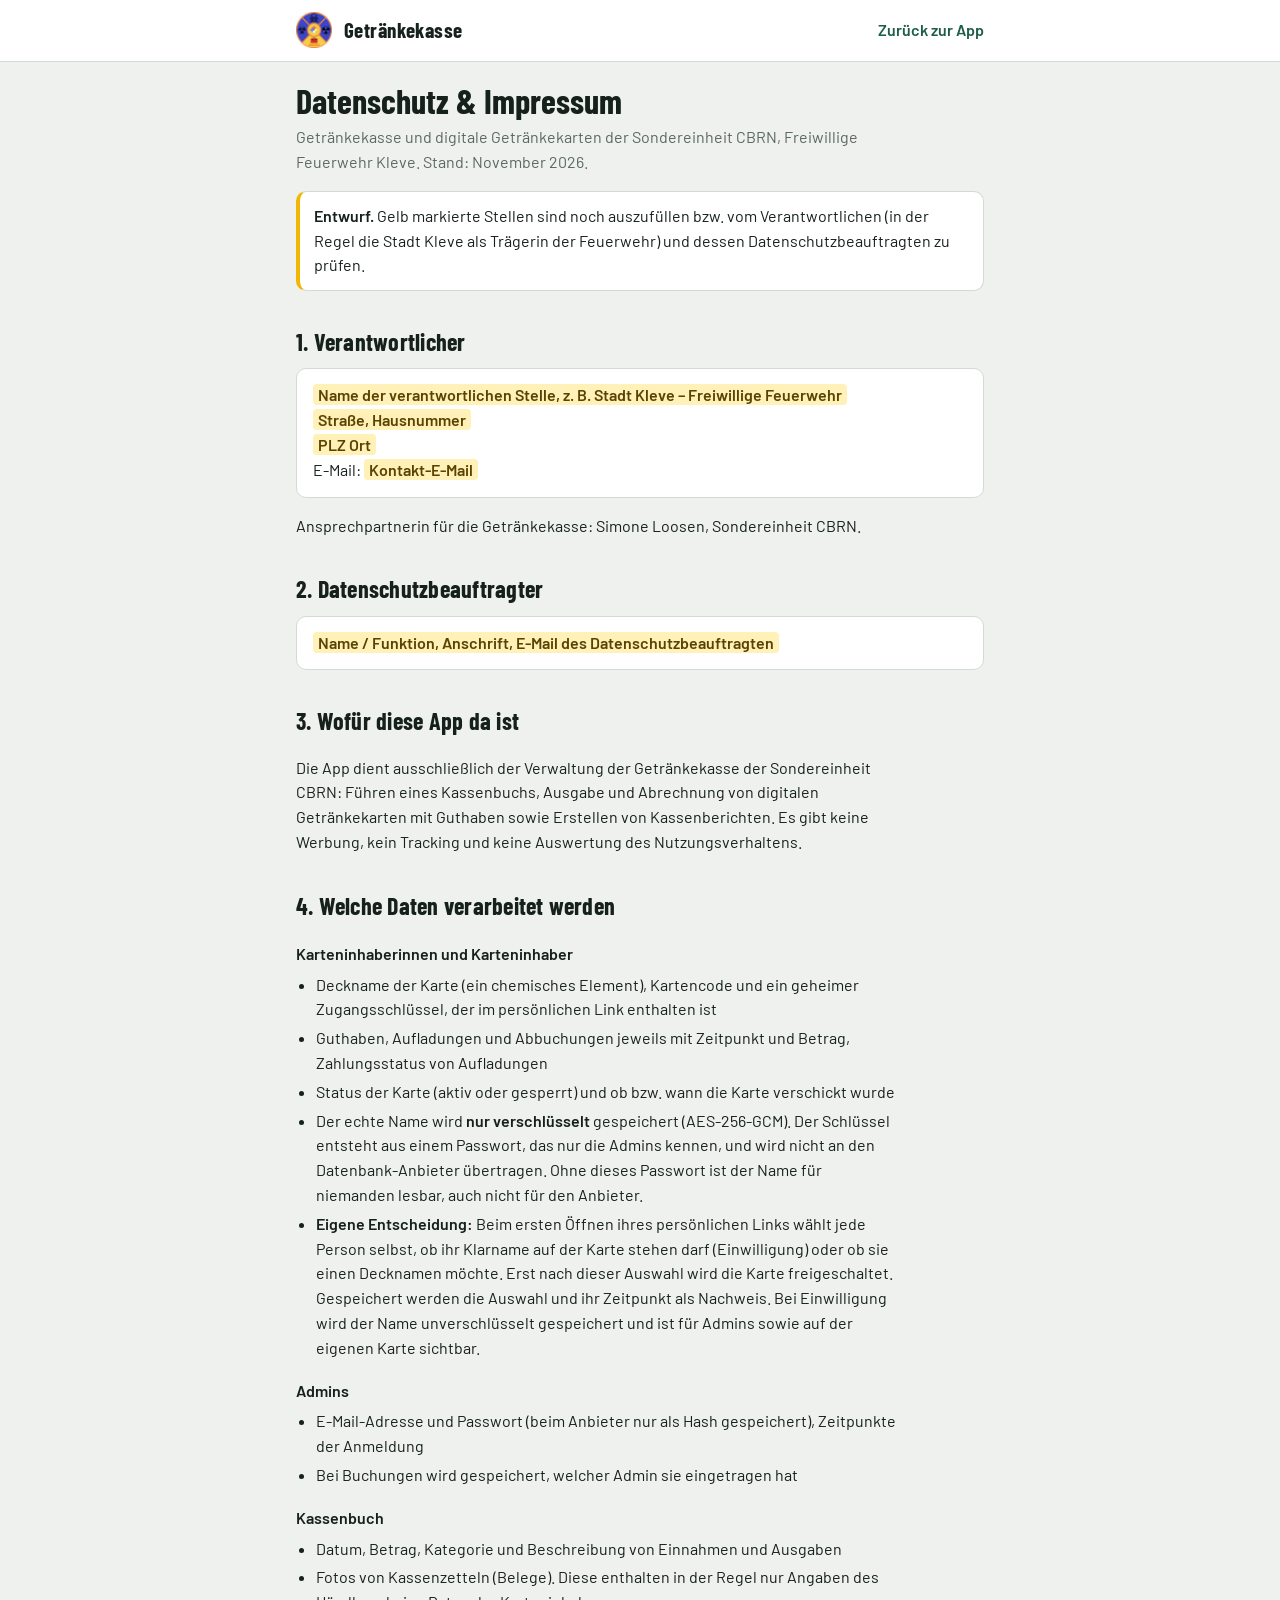
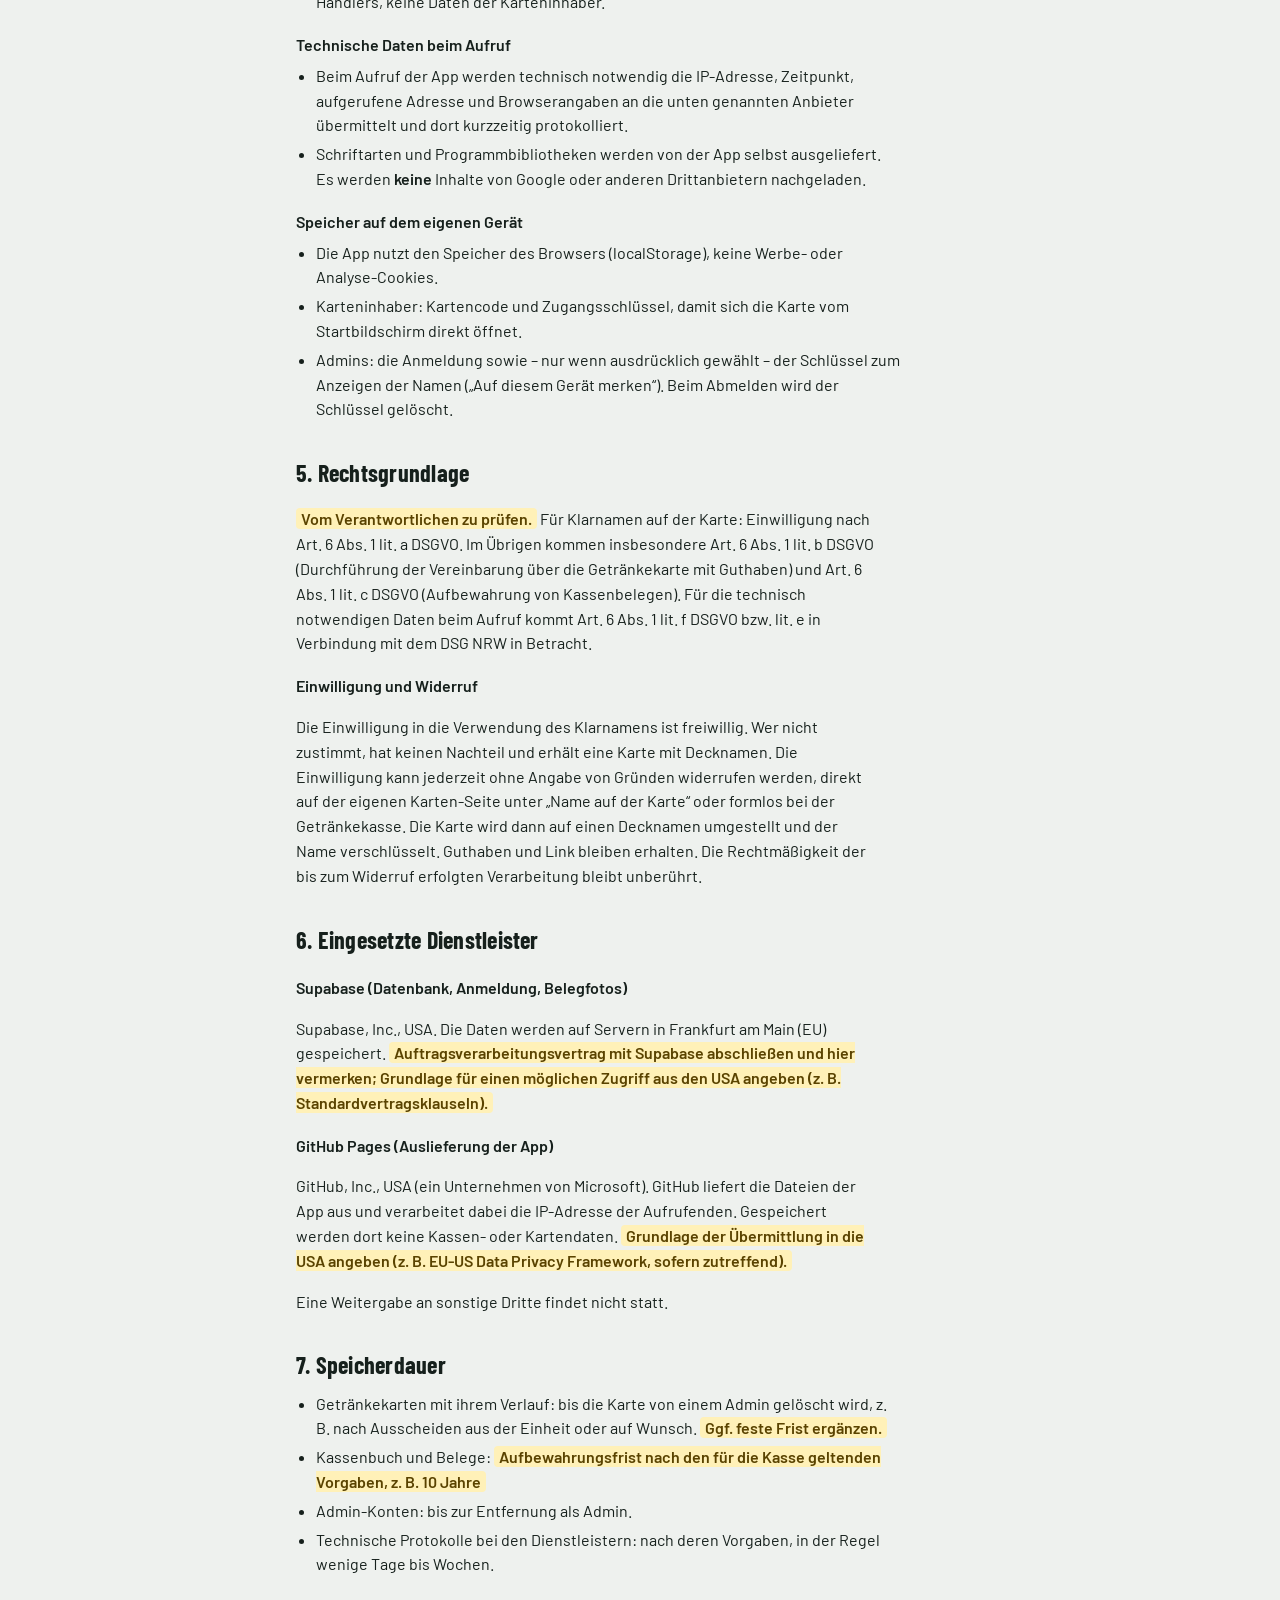
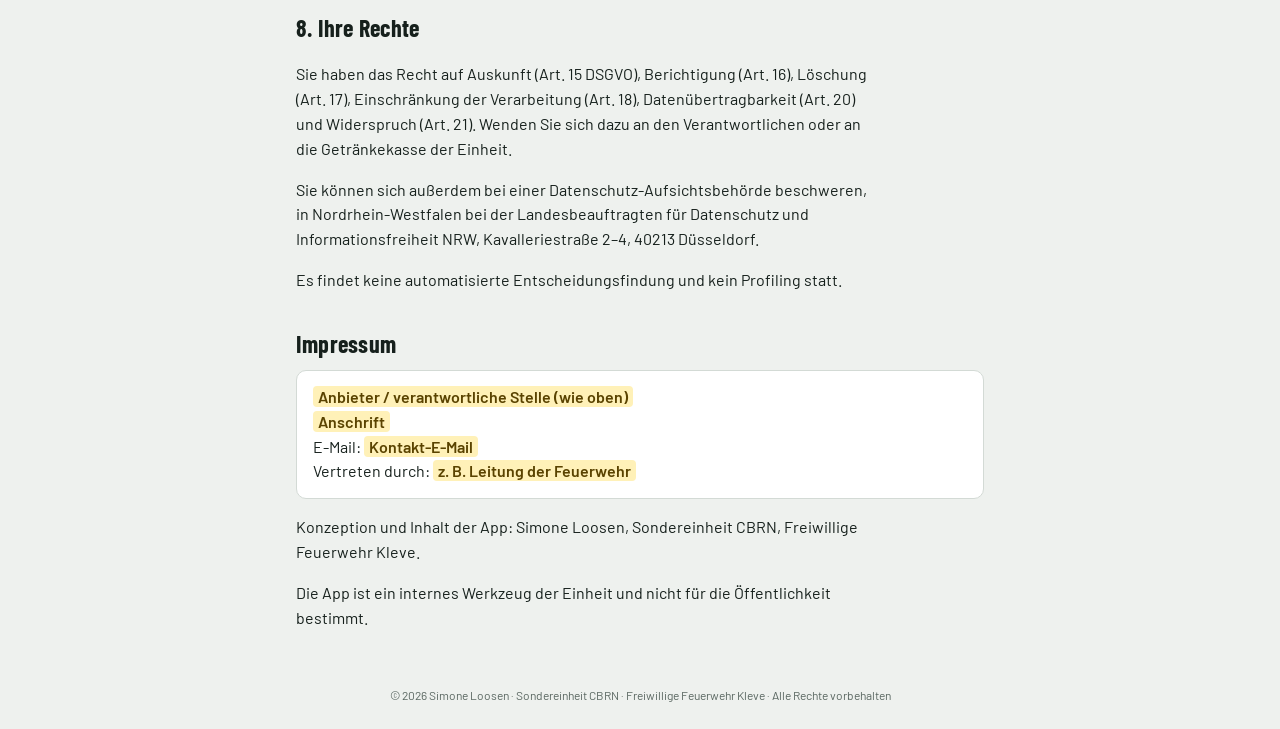
==== datenschutz.html @ f2ba191e "Karteninhaber wählen selbst Klarname oder Deckname, Freischaltung erst danach Co-Authored-By: Claude" ====
<!doctype html>
<html lang="de">
<head>
<meta charset="utf-8">
<meta name="viewport" content="width=device-width,initial-scale=1,viewport-fit=cover">
<meta name="theme-color" content="#000000">
<meta name="robots" content="noindex">
<title>Datenschutz & Impressum – CBRN Getränkekasse</title>
<link rel="icon" href="favicon.ico" sizes="any">
<link rel="icon" type="image/png" sizes="32x32" href="favicon-32.png">
<link rel="apple-touch-icon" href="apple-touch-icon.png">
<link rel="stylesheet" href="fonts/fonts.css">
<style>
:root{
  --bg:#EEF1EE; --surface:#FFFFFF; --ink:#16201C; --muted:#5B6862; --line:#D3DAD5;
  --primary:#1F5C4A; --amber:#F2B705; --ph-bg:#FFF1B8; --ph-ink:#5A4300;
  --f-display:"Barlow Condensed","Arial Narrow",system-ui,sans-serif;
  --f-body:"Barlow",system-ui,-apple-system,"Segoe UI",sans-serif;
  color-scheme:light;
}
@media (prefers-color-scheme: dark){:root{
  --bg:#0E1412; --surface:#172019; --ink:#E6ECE8; --muted:#97A59E; --line:#2A3631;
  --primary:#5DBE98; --ph-bg:#3A3110; --ph-ink:#F5DE8A; color-scheme:dark }}
*{box-sizing:border-box}
html{padding-top:env(safe-area-inset-top,0px)}
body{margin:0;background:var(--bg);color:var(--ink);font-family:var(--f-body);font-size:16px;line-height:1.55}
.wrap{max-width:720px;margin:0 auto;padding-left:max(16px,env(safe-area-inset-left,0px));padding-right:max(16px,env(safe-area-inset-right,0px))}
header{background:var(--surface);border-bottom:1px solid var(--line)}
header .wrap{display:flex;align-items:center;gap:12px;padding-block:10px}
header img{width:36px;height:36px;flex:none}
header b{font-family:var(--f-display);font-size:21px;letter-spacing:.02em}
header a{margin-left:auto;color:var(--primary);font-weight:600;text-decoration:none;padding:8px 0}
main{padding-block:20px 32px}
h1{font-family:var(--f-display);font-size:34px;line-height:1.1;margin:0 0 6px;text-wrap:balance}
h2{font-family:var(--f-display);font-size:24px;margin:32px 0 8px;letter-spacing:.01em;text-wrap:balance}
h3{font-size:16px;margin:18px 0 4px}
p,li{max-width:65ch}
ul{padding-left:20px;margin:6px 0}
li{margin:4px 0}
a{color:var(--primary)}
.lead{color:var(--muted);margin:0}
.ph{background:var(--ph-bg);color:var(--ph-ink);padding:1px 5px;border-radius:4px;font-weight:600}
.note{background:var(--surface);border:1px solid var(--line);border-left:4px solid var(--amber);border-radius:10px;padding:12px 14px;margin:16px 0}
.box{background:var(--surface);border:1px solid var(--line);border-radius:10px;padding:14px 16px}
footer{padding-block:8px 24px;text-align:center;font-size:12px;color:var(--muted)}
:focus-visible{outline:3px solid var(--amber);outline-offset:2px}
</style>
</head>
<body>
<header><div class="wrap"><img src="favicon-32.png" alt=""><b>Getränkekasse</b><a href="./">Zurück zur App</a></div></header>
<main class="wrap">
  <h1>Datenschutz &amp; Impressum</h1>
  <p class="lead">Getränkekasse und digitale Getränkekarten der Sondereinheit CBRN, Freiwillige Feuerwehr Kleve. Stand: November 2026.</p>

  <div class="note"><b>Entwurf.</b> Gelb markierte Stellen sind noch auszufüllen bzw. vom Verantwortlichen (in der Regel die Stadt Kleve als Trägerin der Feuerwehr) und dessen Datenschutzbeauftragten zu prüfen.</div>

  <h2>1. Verantwortlicher</h2>
  <div class="box">
    <span class="ph">Name der verantwortlichen Stelle, z. B. Stadt Kleve – Freiwillige Feuerwehr</span><br>
    <span class="ph">Straße, Hausnummer</span><br>
    <span class="ph">PLZ Ort</span><br>
    E-Mail: <span class="ph">Kontakt-E-Mail</span>
  </div>
  <p>Ansprechpartnerin für die Getränkekasse: Simone Loosen, Sondereinheit CBRN.</p>

  <h2>2. Datenschutzbeauftragter</h2>
  <div class="box"><span class="ph">Name / Funktion, Anschrift, E-Mail des Datenschutzbeauftragten</span></div>

  <h2>3. Wofür diese App da ist</h2>
  <p>Die App dient ausschließlich der Verwaltung der Getränkekasse der Sondereinheit CBRN: Führen eines Kassenbuchs, Ausgabe und Abrechnung von digitalen Getränkekarten mit Guthaben sowie Erstellen von Kassenberichten. Es gibt keine Werbung, kein Tracking und keine Auswertung des Nutzungsverhaltens.</p>

  <h2>4. Welche Daten verarbeitet werden</h2>
  <h3>Karteninhaberinnen und Karteninhaber</h3>
  <ul>
    <li>Deckname der Karte (ein chemisches Element), Kartencode und ein geheimer Zugangsschlüssel, der im persönlichen Link enthalten ist</li>
    <li>Guthaben, Aufladungen und Abbuchungen jeweils mit Zeitpunkt und Betrag, Zahlungsstatus von Aufladungen</li>
    <li>Status der Karte (aktiv oder gesperrt) und ob bzw. wann die Karte verschickt wurde</li>
    <li>Der echte Name wird <b>nur verschlüsselt</b> gespeichert (AES-256-GCM). Der Schlüssel entsteht aus einem Passwort, das nur die Admins kennen, und wird nicht an den Datenbank-Anbieter übertragen. Ohne dieses Passwort ist der Name für niemanden lesbar, auch nicht für den Anbieter.</li>
    <li><b>Eigene Entscheidung:</b> Beim ersten Öffnen ihres persönlichen Links wählt jede Person selbst, ob ihr Klarname auf der Karte stehen darf (Einwilligung) oder ob sie einen Decknamen möchte. Erst nach dieser Auswahl wird die Karte freigeschaltet. Gespeichert werden die Auswahl und ihr Zeitpunkt als Nachweis. Bei Einwilligung wird der Name unverschlüsselt gespeichert und ist für Admins sowie auf der eigenen Karte sichtbar.</li>
  </ul>
  <h3>Admins</h3>
  <ul>
    <li>E-Mail-Adresse und Passwort (beim Anbieter nur als Hash gespeichert), Zeitpunkte der Anmeldung</li>
    <li>Bei Buchungen wird gespeichert, welcher Admin sie eingetragen hat</li>
  </ul>
  <h3>Kassenbuch</h3>
  <ul>
    <li>Datum, Betrag, Kategorie und Beschreibung von Einnahmen und Ausgaben</li>
    <li>Fotos von Kassenzetteln (Belege). Diese enthalten in der Regel nur Angaben des Händlers, keine Daten der Karteninhaber.</li>
  </ul>
  <h3>Technische Daten beim Aufruf</h3>
  <ul>
    <li>Beim Aufruf der App werden technisch notwendig die IP-Adresse, Zeitpunkt, aufgerufene Adresse und Browserangaben an die unten genannten Anbieter übermittelt und dort kurzzeitig protokolliert.</li>
    <li>Schriftarten und Programmbibliotheken werden von der App selbst ausgeliefert. Es werden <b>keine</b> Inhalte von Google oder anderen Drittanbietern nachgeladen.</li>
  </ul>
  <h3>Speicher auf dem eigenen Gerät</h3>
  <ul>
    <li>Die App nutzt den Speicher des Browsers (localStorage), keine Werbe- oder Analyse-Cookies.</li>
    <li>Karteninhaber: Kartencode und Zugangsschlüssel, damit sich die Karte vom Startbildschirm direkt öffnet.</li>
    <li>Admins: die Anmeldung sowie – nur wenn ausdrücklich gewählt – der Schlüssel zum Anzeigen der Namen („Auf diesem Gerät merken“). Beim Abmelden wird der Schlüssel gelöscht.</li>
  </ul>

  <h2>5. Rechtsgrundlage</h2>
  <p><span class="ph">Vom Verantwortlichen zu prüfen.</span> Für Klarnamen auf der Karte: Einwilligung nach Art. 6 Abs. 1 lit. a DSGVO. Im Übrigen kommen insbesondere Art. 6 Abs. 1 lit. b DSGVO (Durchführung der Vereinbarung über die Getränkekarte mit Guthaben) und Art. 6 Abs. 1 lit. c DSGVO (Aufbewahrung von Kassenbelegen). Für die technisch notwendigen Daten beim Aufruf kommt Art. 6 Abs. 1 lit. f DSGVO bzw. lit. e in Verbindung mit dem DSG NRW in Betracht.</p>

  <h3>Einwilligung und Widerruf</h3>
  <p>Die Einwilligung in die Verwendung des Klarnamens ist freiwillig. Wer nicht zustimmt, hat keinen Nachteil und erhält eine Karte mit Decknamen. Die Einwilligung kann jederzeit ohne Angabe von Gründen widerrufen werden, direkt auf der eigenen Karten-Seite unter „Name auf der Karte“ oder formlos bei der Getränkekasse. Die Karte wird dann auf einen Decknamen umgestellt und der Name verschlüsselt. Guthaben und Link bleiben erhalten. Die Rechtmäßigkeit der bis zum Widerruf erfolgten Verarbeitung bleibt unberührt.</p>

  <h2>6. Eingesetzte Dienstleister</h2>
  <h3>Supabase (Datenbank, Anmeldung, Belegfotos)</h3>
  <p>Supabase, Inc., USA. Die Daten werden auf Servern in Frankfurt am Main (EU) gespeichert. <span class="ph">Auftragsverarbeitungsvertrag mit Supabase abschließen und hier vermerken; Grundlage für einen möglichen Zugriff aus den USA angeben (z. B. Standardvertragsklauseln).</span></p>
  <h3>GitHub Pages (Auslieferung der App)</h3>
  <p>GitHub, Inc., USA (ein Unternehmen von Microsoft). GitHub liefert die Dateien der App aus und verarbeitet dabei die IP-Adresse der Aufrufenden. Gespeichert werden dort keine Kassen- oder Kartendaten. <span class="ph">Grundlage der Übermittlung in die USA angeben (z. B. EU-US Data Privacy Framework, sofern zutreffend).</span></p>
  <p>Eine Weitergabe an sonstige Dritte findet nicht statt.</p>

  <h2>7. Speicherdauer</h2>
  <ul>
    <li>Getränkekarten mit ihrem Verlauf: bis die Karte von einem Admin gelöscht wird, z. B. nach Ausscheiden aus der Einheit oder auf Wunsch. <span class="ph">Ggf. feste Frist ergänzen.</span></li>
    <li>Kassenbuch und Belege: <span class="ph">Aufbewahrungsfrist nach den für die Kasse geltenden Vorgaben, z. B. 10 Jahre</span></li>
    <li>Admin-Konten: bis zur Entfernung als Admin.</li>
    <li>Technische Protokolle bei den Dienstleistern: nach deren Vorgaben, in der Regel wenige Tage bis Wochen.</li>
  </ul>

  <h2>8. Ihre Rechte</h2>
  <p>Sie haben das Recht auf Auskunft (Art. 15 DSGVO), Berichtigung (Art. 16), Löschung (Art. 17), Einschränkung der Verarbeitung (Art. 18), Datenübertragbarkeit (Art. 20) und Widerspruch (Art. 21). Wenden Sie sich dazu an den Verantwortlichen oder an die Getränkekasse der Einheit.</p>
  <p>Sie können sich außerdem bei einer Datenschutz-Aufsichtsbehörde beschweren, in Nordrhein-Westfalen bei der Landesbeauftragten für Datenschutz und Informationsfreiheit NRW, Kavalleriestraße 2–4, 40213 Düsseldorf.</p>
  <p>Es findet keine automatisierte Entscheidungsfindung und kein Profiling statt.</p>

  <h2 id="impressum">Impressum</h2>
  <div class="box">
    <span class="ph">Anbieter / verantwortliche Stelle (wie oben)</span><br>
    <span class="ph">Anschrift</span><br>
    E-Mail: <span class="ph">Kontakt-E-Mail</span><br>
    Vertreten durch: <span class="ph">z. B. Leitung der Feuerwehr</span>
  </div>
  <p>Konzeption und Inhalt der App: Simone Loosen, Sondereinheit CBRN, Freiwillige Feuerwehr Kleve.</p>
  <p>Die App ist ein internes Werkzeug der Einheit und nicht für die Öffentlichkeit bestimmt.</p>
</main>
<footer><div class="wrap">© 2026 Simone Loosen · Sondereinheit CBRN · Freiwillige Feuerwehr Kleve · Alle Rechte vorbehalten</div></footer>
</body>
</html>
---- fonts/fonts.css ----
/* Schriften lokal ausgeliefert (SIL Open Font License), keine Verbindung zu Google */
@font-face{font-family:'Barlow Condensed';font-style:normal;font-display:swap;font-weight:600;src:url(barlow-condensed-latin-ext-600-normal.woff2) format('woff2');unicode-range:U+0100-02BA, U+02BD-02C5, U+02C7-02CC, U+02CE-02D7, U+02DD-02FF, U+0304, U+0308, U+0329, U+1D00-1DBF, U+1E00-1E9F, U+1EF2-1EFF, U+2020, U+20A0-20AB, U+20AD-20C0, U+2113, U+2C60-2C7F, U+A720-A7FF;}
@font-face{font-family:'Barlow Condensed';font-style:normal;font-display:swap;font-weight:600;src:url(barlow-condensed-latin-600-normal.woff2) format('woff2');unicode-range:U+0000-00FF, U+0131, U+0152-0153, U+02BB-02BC, U+02C6, U+02DA, U+02DC, U+0304, U+0308, U+0329, U+2000-206F, U+20AC, U+2122, U+2191, U+2193, U+2212, U+2215, U+FEFF, U+FFFD;}
@font-face{font-family:'Barlow Condensed';font-style:normal;font-display:swap;font-weight:700;src:url(barlow-condensed-latin-ext-700-normal.woff2) format('woff2');unicode-range:U+0100-02BA, U+02BD-02C5, U+02C7-02CC, U+02CE-02D7, U+02DD-02FF, U+0304, U+0308, U+0329, U+1D00-1DBF, U+1E00-1E9F, U+1EF2-1EFF, U+2020, U+20A0-20AB, U+20AD-20C0, U+2113, U+2C60-2C7F, U+A720-A7FF;}
@font-face{font-family:'Barlow Condensed';font-style:normal;font-display:swap;font-weight:700;src:url(barlow-condensed-latin-700-normal.woff2) format('woff2');unicode-range:U+0000-00FF, U+0131, U+0152-0153, U+02BB-02BC, U+02C6, U+02DA, U+02DC, U+0304, U+0308, U+0329, U+2000-206F, U+20AC, U+2122, U+2191, U+2193, U+2212, U+2215, U+FEFF, U+FFFD;}
@font-face{font-family:'Barlow';font-style:normal;font-display:swap;font-weight:400;src:url(barlow-latin-ext-400-normal.woff2) format('woff2');unicode-range:U+0100-02BA, U+02BD-02C5, U+02C7-02CC, U+02CE-02D7, U+02DD-02FF, U+0304, U+0308, U+0329, U+1D00-1DBF, U+1E00-1E9F, U+1EF2-1EFF, U+2020, U+20A0-20AB, U+20AD-20C0, U+2113, U+2C60-2C7F, U+A720-A7FF;}
@font-face{font-family:'Barlow';font-style:normal;font-display:swap;font-weight:400;src:url(barlow-latin-400-normal.woff2) format('woff2');unicode-range:U+0000-00FF, U+0131, U+0152-0153, U+02BB-02BC, U+02C6, U+02DA, U+02DC, U+0304, U+0308, U+0329, U+2000-206F, U+20AC, U+2122, U+2191, U+2193, U+2212, U+2215, U+FEFF, U+FFFD;}
@font-face{font-family:'Barlow';font-style:normal;font-display:swap;font-weight:500;src:url(barlow-latin-ext-500-normal.woff2) format('woff2');unicode-range:U+0100-02BA, U+02BD-02C5, U+02C7-02CC, U+02CE-02D7, U+02DD-02FF, U+0304, U+0308, U+0329, U+1D00-1DBF, U+1E00-1E9F, U+1EF2-1EFF, U+2020, U+20A0-20AB, U+20AD-20C0, U+2113, U+2C60-2C7F, U+A720-A7FF;}
@font-face{font-family:'Barlow';font-style:normal;font-display:swap;font-weight:500;src:url(barlow-latin-500-normal.woff2) format('woff2');unicode-range:U+0000-00FF, U+0131, U+0152-0153, U+02BB-02BC, U+02C6, U+02DA, U+02DC, U+0304, U+0308, U+0329, U+2000-206F, U+20AC, U+2122, U+2191, U+2193, U+2212, U+2215, U+FEFF, U+FFFD;}
@font-face{font-family:'Barlow';font-style:normal;font-display:swap;font-weight:600;src:url(barlow-latin-ext-600-normal.woff2) format('woff2');unicode-range:U+0100-02BA, U+02BD-02C5, U+02C7-02CC, U+02CE-02D7, U+02DD-02FF, U+0304, U+0308, U+0329, U+1D00-1DBF, U+1E00-1E9F, U+1EF2-1EFF, U+2020, U+20A0-20AB, U+20AD-20C0, U+2113, U+2C60-2C7F, U+A720-A7FF;}
@font-face{font-family:'Barlow';font-style:normal;font-display:swap;font-weight:600;src:url(barlow-latin-600-normal.woff2) format('woff2');unicode-range:U+0000-00FF, U+0131, U+0152-0153, U+02BB-02BC, U+02C6, U+02DA, U+02DC, U+0304, U+0308, U+0329, U+2000-206F, U+20AC, U+2122, U+2191, U+2193, U+2212, U+2215, U+FEFF, U+FFFD;}
@font-face{font-family:'IBM Plex Mono';font-style:normal;font-display:swap;font-weight:500;src:url(ibm-plex-mono-latin-ext-500-normal.woff2) format('woff2');unicode-range:U+0100-02BA, U+02BD-02C5, U+02C7-02CC, U+02CE-02D7, U+02DD-02FF, U+0304, U+0308, U+0329, U+1D00-1DBF, U+1E00-1E9F, U+1EF2-1EFF, U+2020, U+20A0-20AB, U+20AD-20C0, U+2113, U+2C60-2C7F, U+A720-A7FF;}
@font-face{font-family:'IBM Plex Mono';font-style:normal;font-display:swap;font-weight:500;src:url(ibm-plex-mono-latin-500-normal.woff2) format('woff2');unicode-range:U+0000-00FF, U+0131, U+0152-0153, U+02BB-02BC, U+02C6, U+02DA, U+02DC, U+0304, U+0308, U+0329, U+2000-206F, U+20AC, U+2122, U+2191, U+2193, U+2212, U+2215, U+FEFF, U+FFFD;}
@font-face{font-family:'IBM Plex Mono';font-style:normal;font-display:swap;font-weight:600;src:url(ibm-plex-mono-latin-ext-600-normal.woff2) format('woff2');unicode-range:U+0100-02BA, U+02BD-02C5, U+02C7-02CC, U+02CE-02D7, U+02DD-02FF, U+0304, U+0308, U+0329, U+1D00-1DBF, U+1E00-1E9F, U+1EF2-1EFF, U+2020, U+20A0-20AB, U+20AD-20C0, U+2113, U+2C60-2C7F, U+A720-A7FF;}
@font-face{font-family:'IBM Plex Mono';font-style:normal;font-display:swap;font-weight:600;src:url(ibm-plex-mono-latin-600-normal.woff2) format('woff2');unicode-range:U+0000-00FF, U+0131, U+0152-0153, U+02BB-02BC, U+02C6, U+02DA, U+02DC, U+0304, U+0308, U+0329, U+2000-206F, U+20AC, U+2122, U+2191, U+2193, U+2212, U+2215, U+FEFF, U+FFFD;}
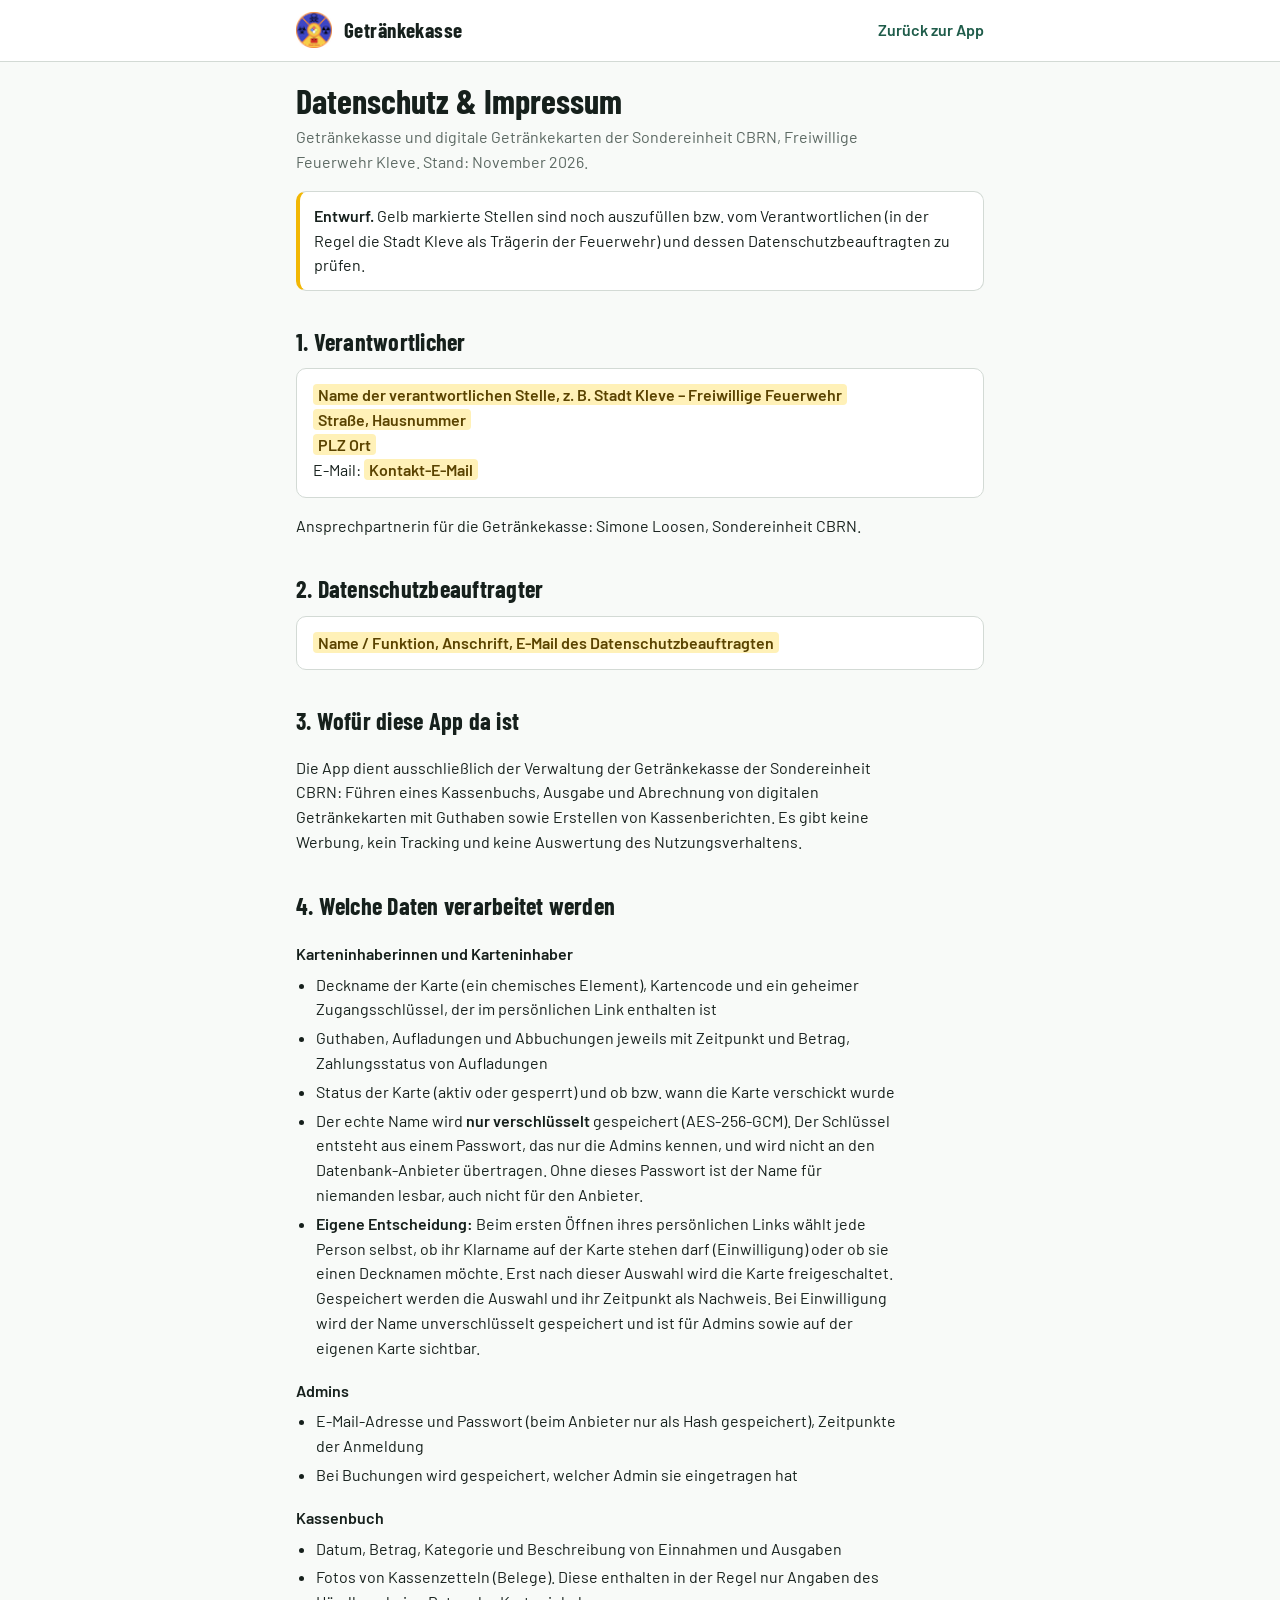
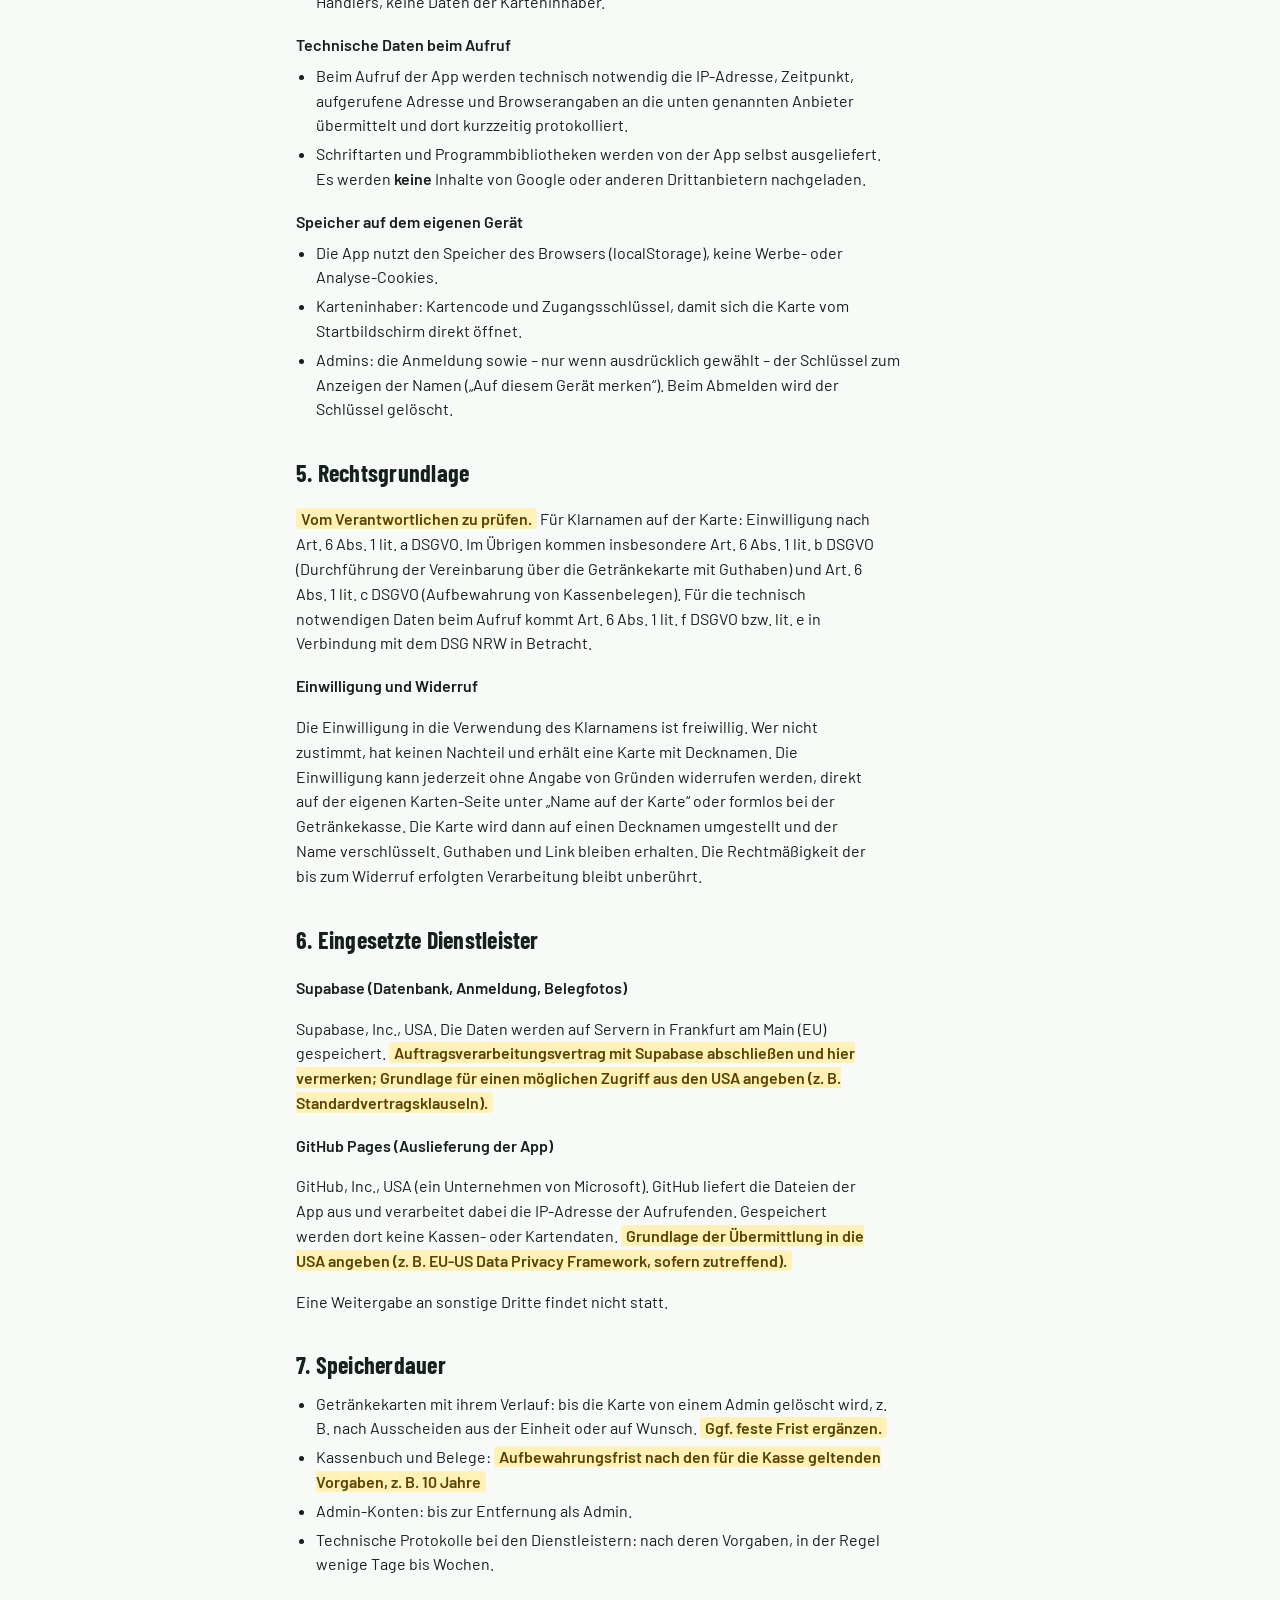
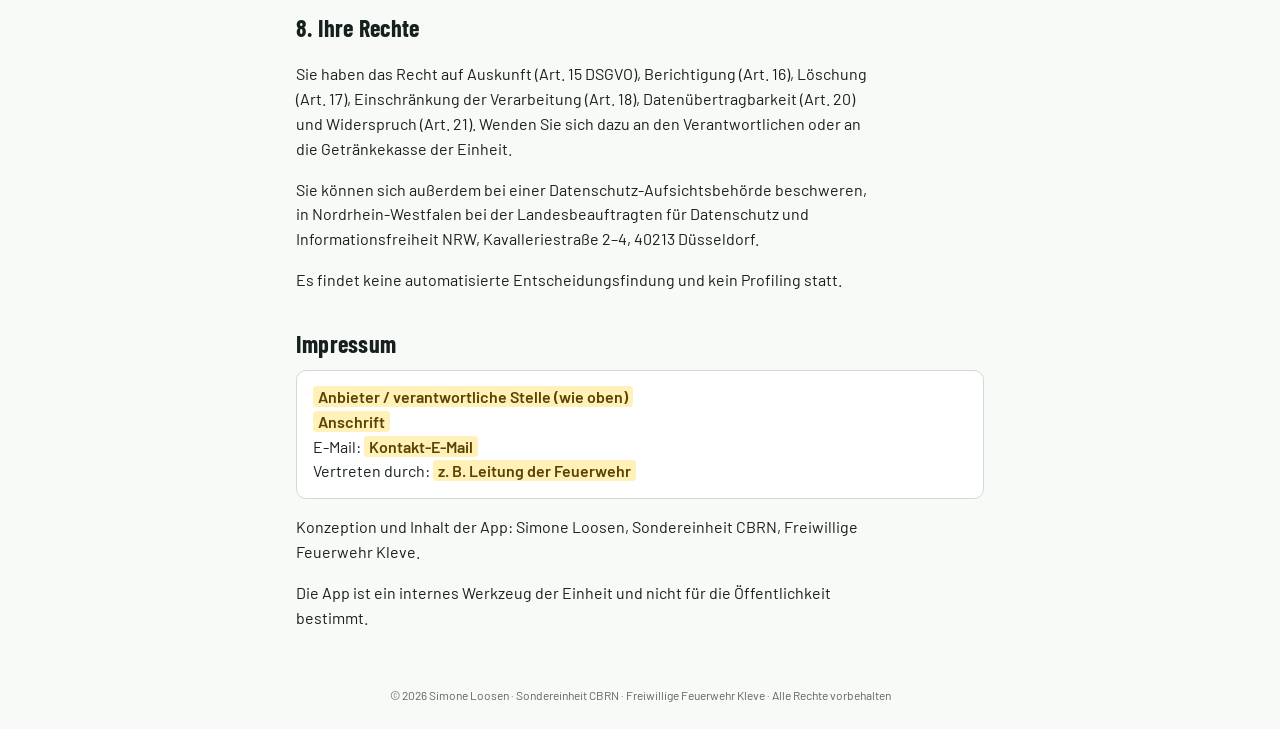
==== commit 6817c723: "Karte schwarz, App-Hintergründe heller, Kopfzeile unverändert Co-Authored-By: Claude Opus 5.5 <norep" ====
--- a/datenschutz.html
+++ b/datenschutz.html
@@ -12,20 +12,21 @@
 <link rel="stylesheet" href="fonts/fonts.css">
 <style>
 :root{
-  --bg:#EEF1EE; --surface:#FFFFFF; --ink:#16201C; --muted:#5B6862; --line:#D3DAD5;
+  --bg:#F8FAF8; --surface:#FFFFFF; --ink:#16201C; --muted:#5B6862; --line:#D3DAD5;
   --primary:#1F5C4A; --amber:#F2B705; --ph-bg:#FFF1B8; --ph-ink:#5A4300;
   --f-display:"Barlow Condensed","Arial Narrow",system-ui,sans-serif;
   --f-body:"Barlow",system-ui,-apple-system,"Segoe UI",sans-serif;
   color-scheme:light;
 }
 @media (prefers-color-scheme: dark){:root{
-  --bg:#0E1412; --surface:#172019; --ink:#E6ECE8; --muted:#97A59E; --line:#2A3631;
+  --bg:#212C28; --surface:#2B3833; --ink:#E6ECE8; --muted:#97A59E; --line:#3A4843;
   --primary:#5DBE98; --ph-bg:#3A3110; --ph-ink:#F5DE8A; color-scheme:dark }}
 *{box-sizing:border-box}
 html{padding-top:env(safe-area-inset-top,0px)}
 body{margin:0;background:var(--bg);color:var(--ink);font-family:var(--f-body);font-size:16px;line-height:1.55}
 .wrap{max-width:720px;margin:0 auto;padding-left:max(16px,env(safe-area-inset-left,0px));padding-right:max(16px,env(safe-area-inset-right,0px))}
-header{background:var(--surface);border-bottom:1px solid var(--line)}
+header{background:#FFFFFF;border-bottom:1px solid #D3DAD5}
+@media (prefers-color-scheme: dark){header{background:#172019;border-bottom-color:#2A3631}}
 header .wrap{display:flex;align-items:center;gap:12px;padding-block:10px}
 header img{width:36px;height:36px;flex:none}
 header b{font-family:var(--f-display);font-size:21px;letter-spacing:.02em}
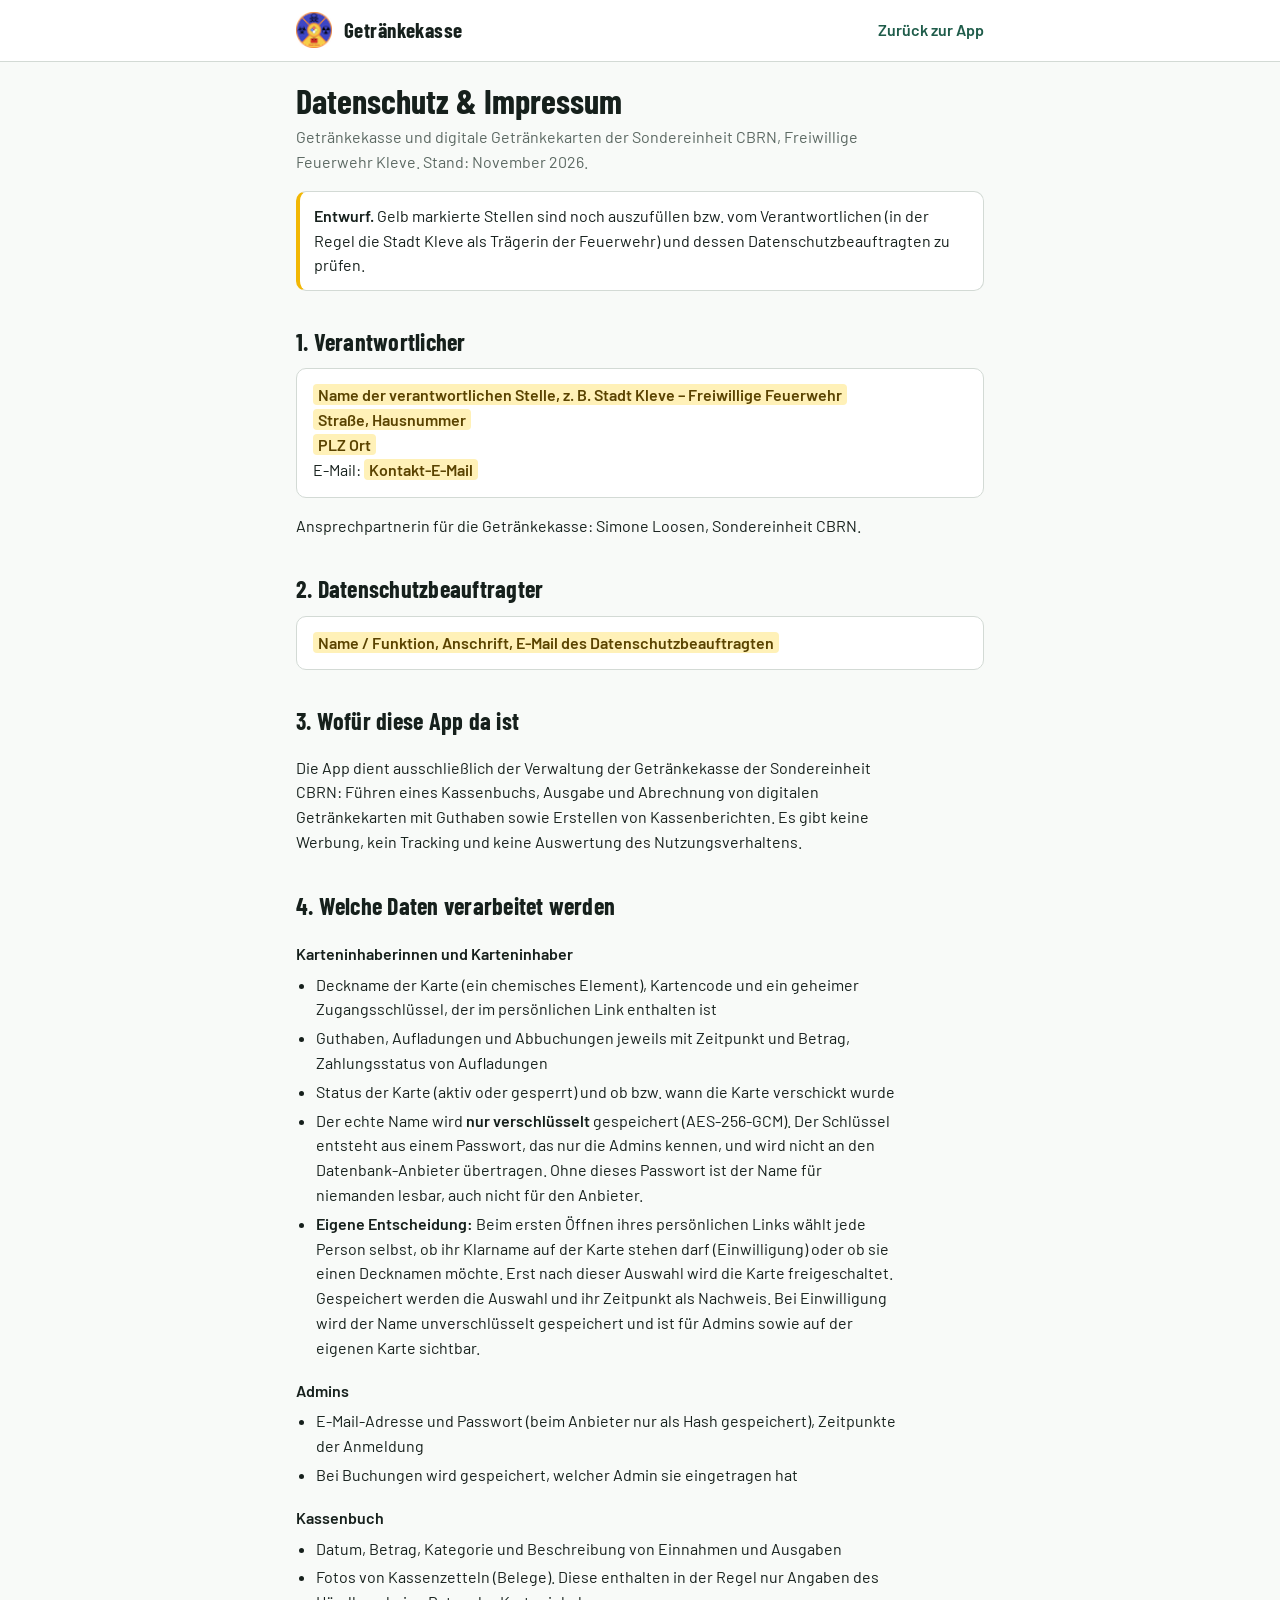
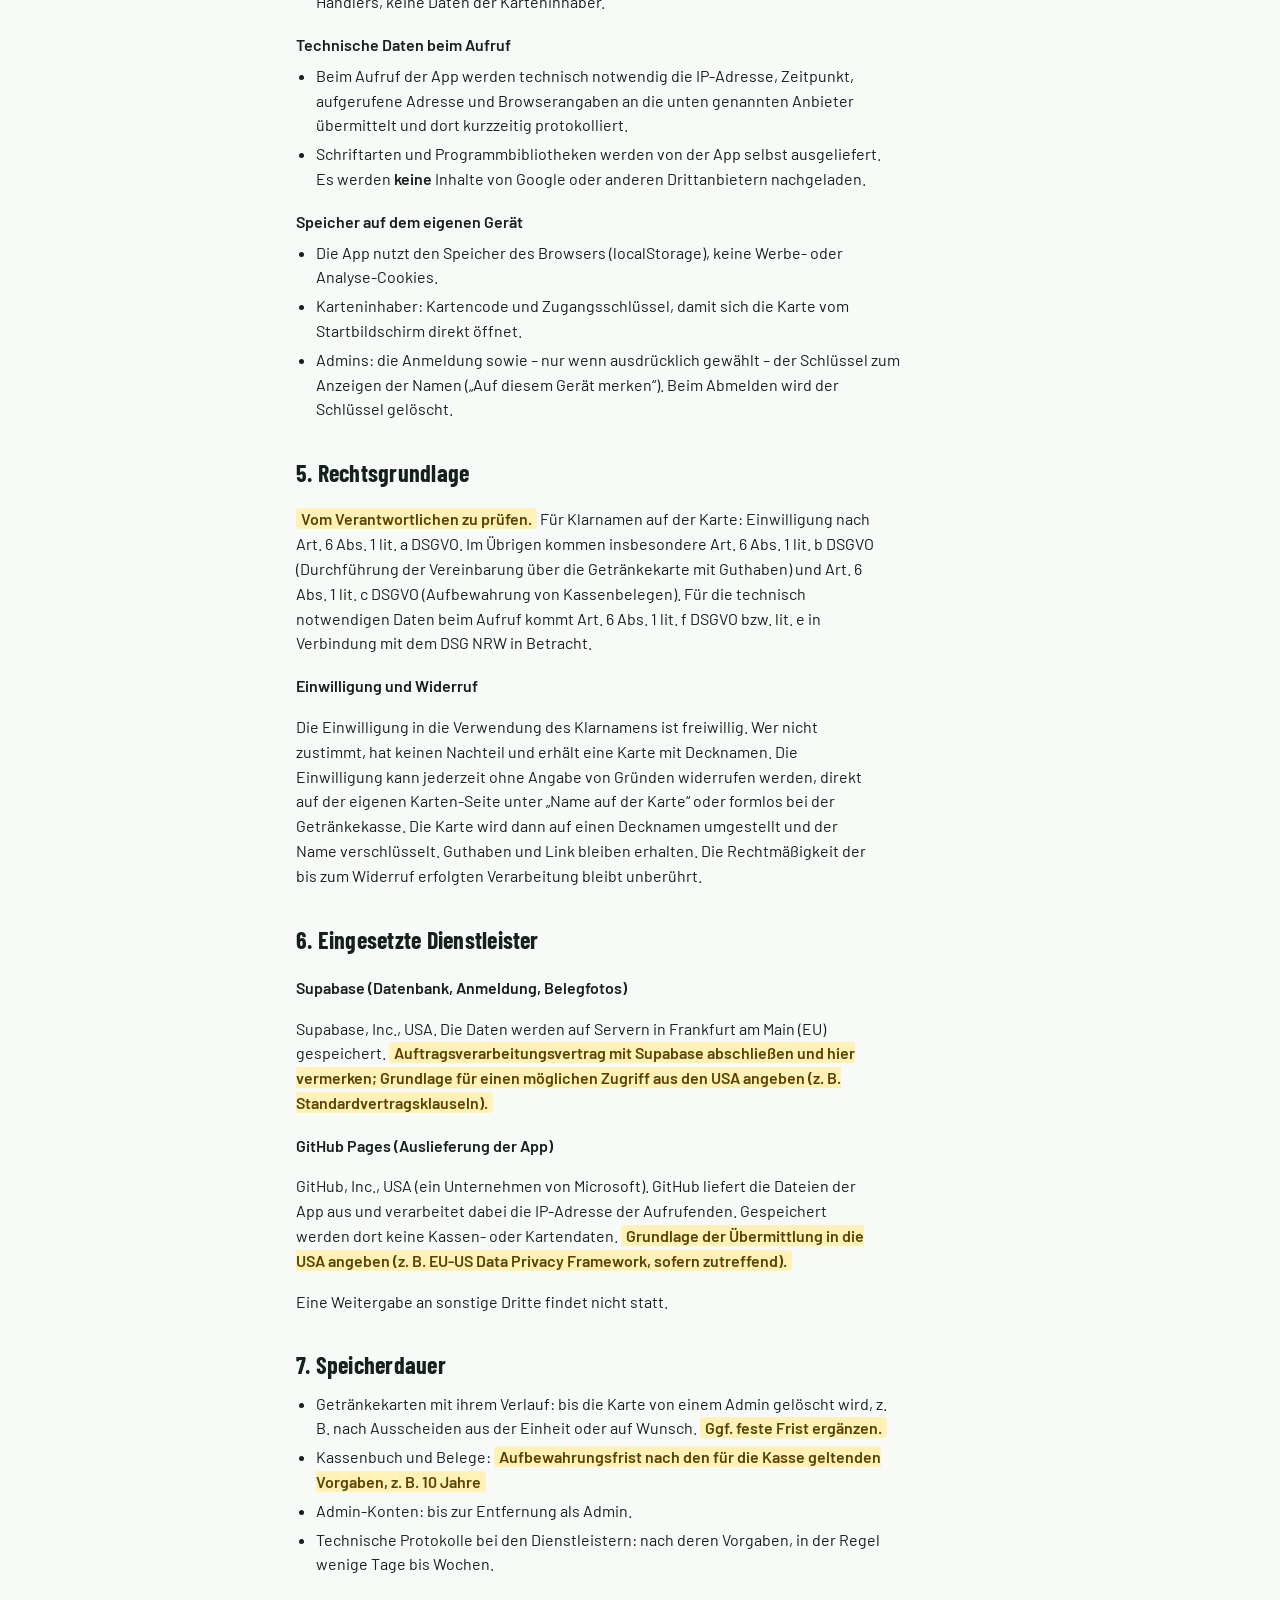
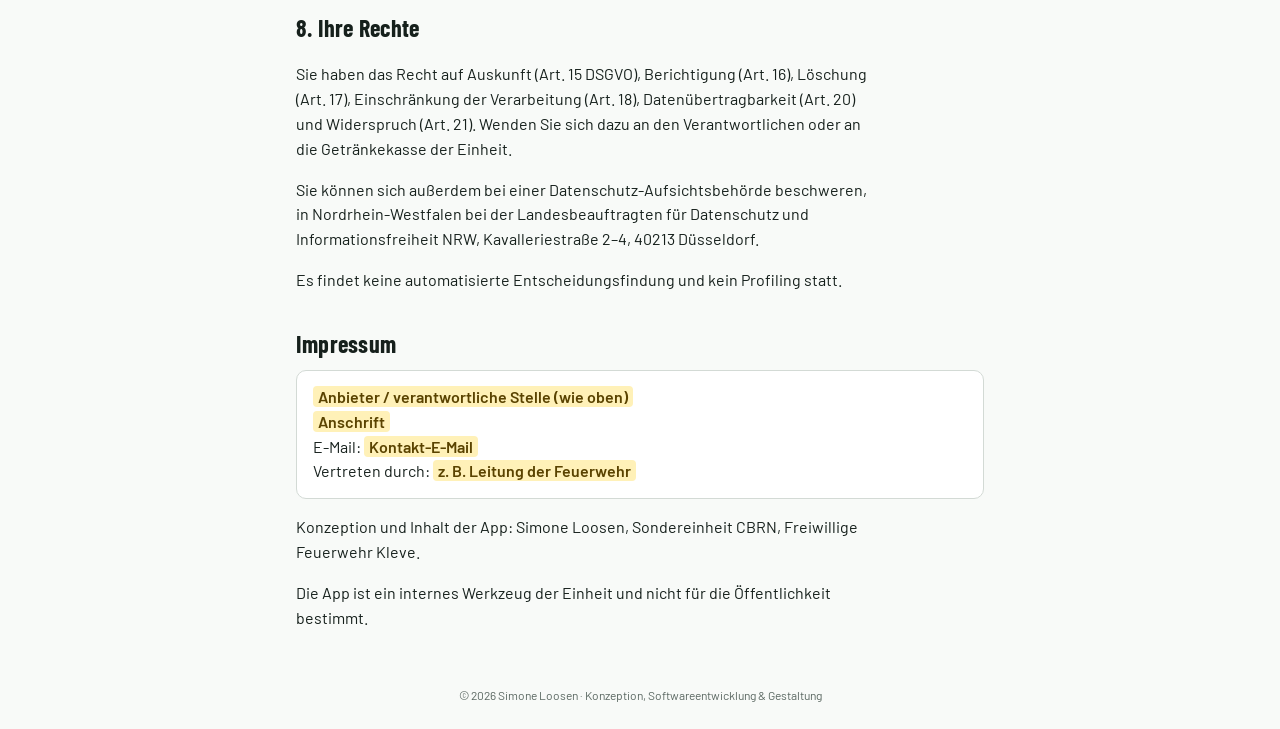
==== commit 0223d8e9: "Copyright-Hinweis geändert Co-Authored-By: Claude Opus 5.5 <noreply@anthropic.com> Claude-Session: h" ====
--- a/datenschutz.html
+++ b/datenschutz.html
@@ -137,6 +137,6 @@
   <p>Konzeption und Inhalt der App: Simone Loosen, Sondereinheit CBRN, Freiwillige Feuerwehr Kleve.</p>
   <p>Die App ist ein internes Werkzeug der Einheit und nicht für die Öffentlichkeit bestimmt.</p>
 </main>
-<footer><div class="wrap">© 2026 Simone Loosen · Sondereinheit CBRN · Freiwillige Feuerwehr Kleve · Alle Rechte vorbehalten</div></footer>
+<footer><div class="wrap">© 2026 Simone Loosen · Konzeption, Softwareentwicklung &amp; Gestaltung</div></footer>
 </body>
 </html>
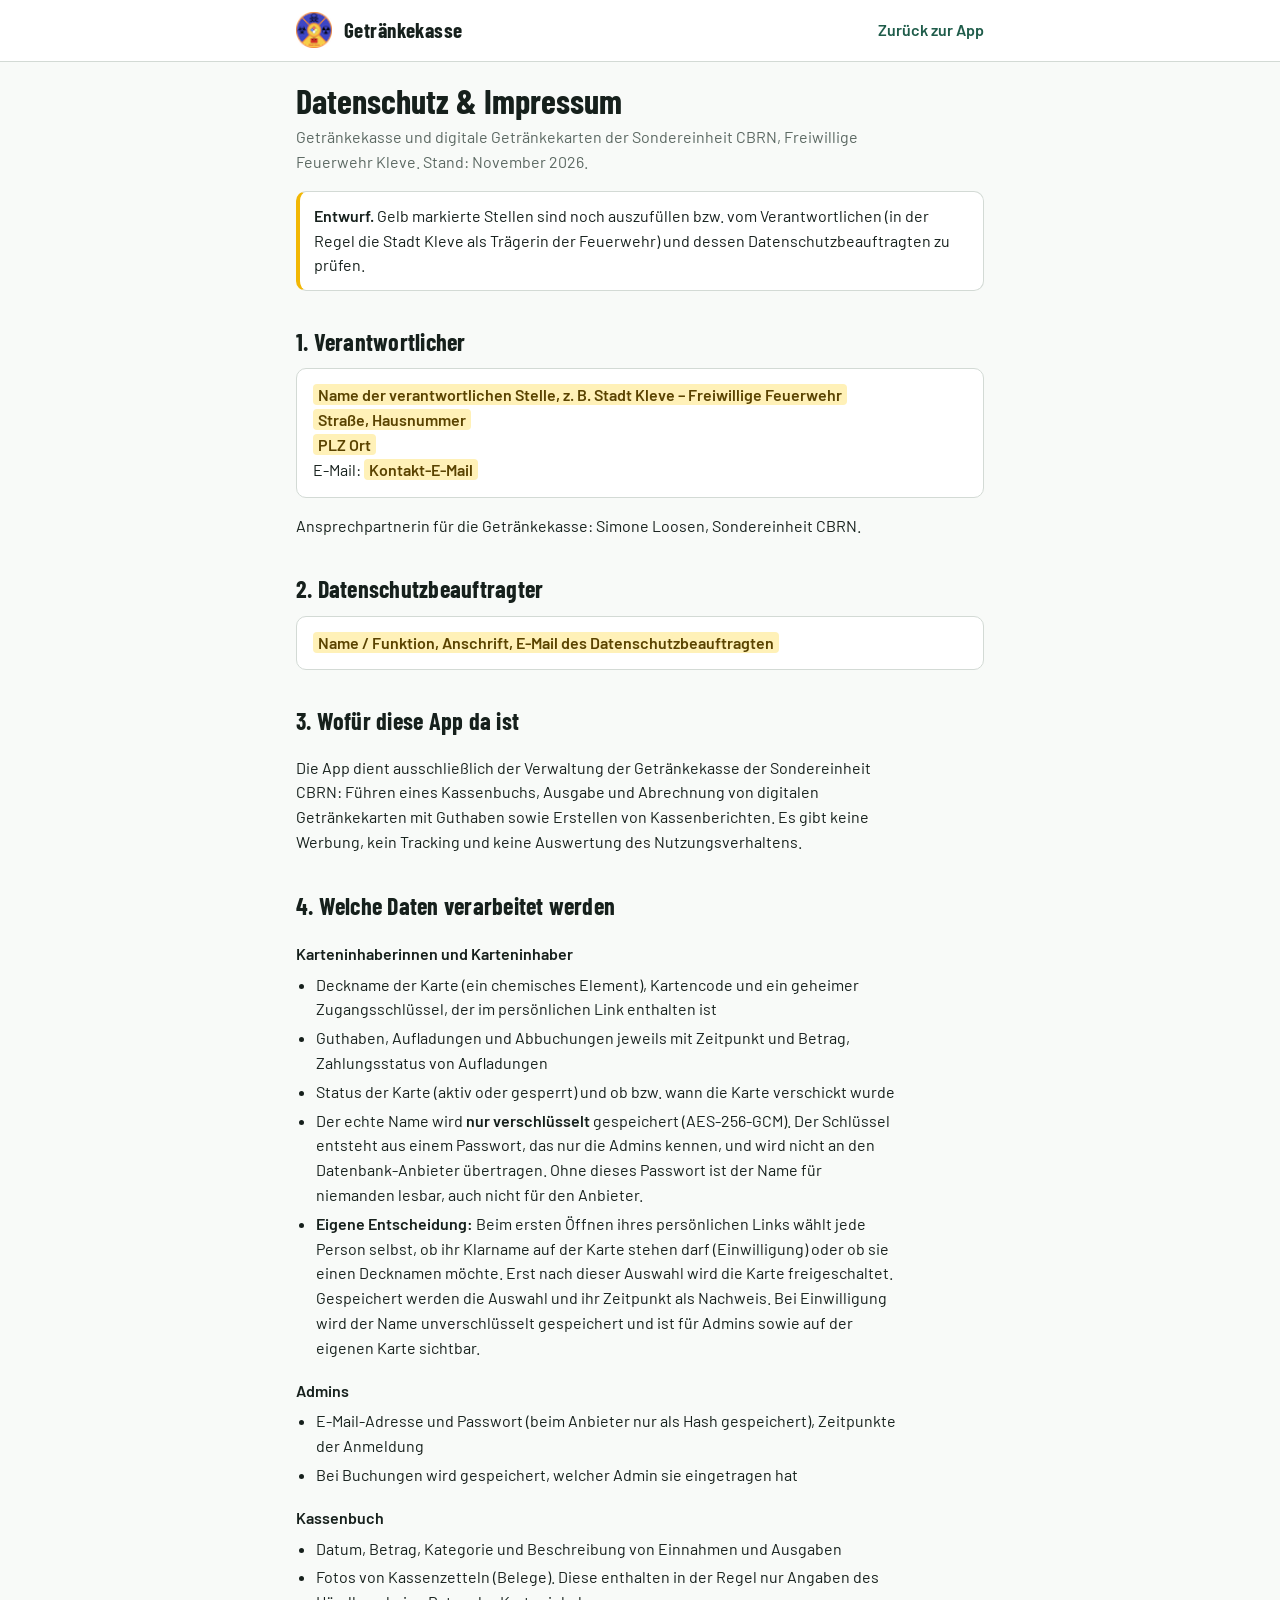
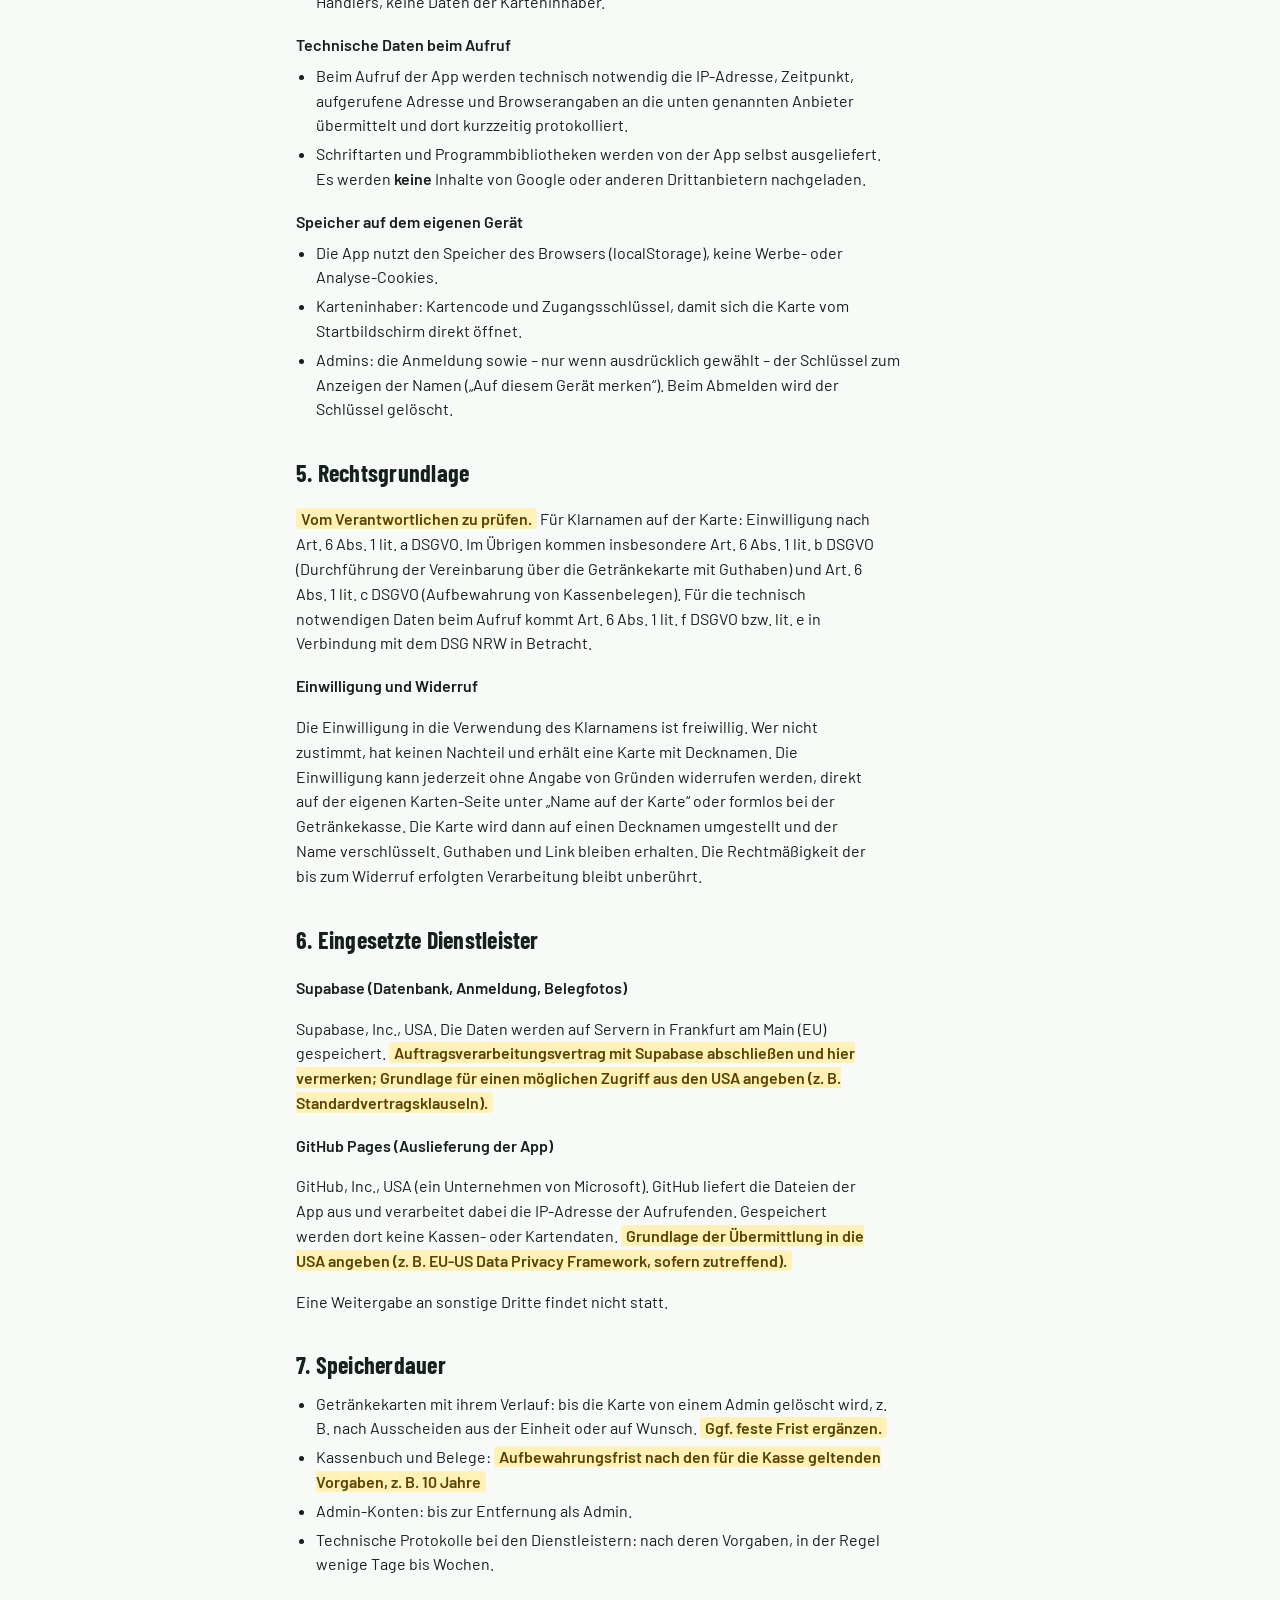
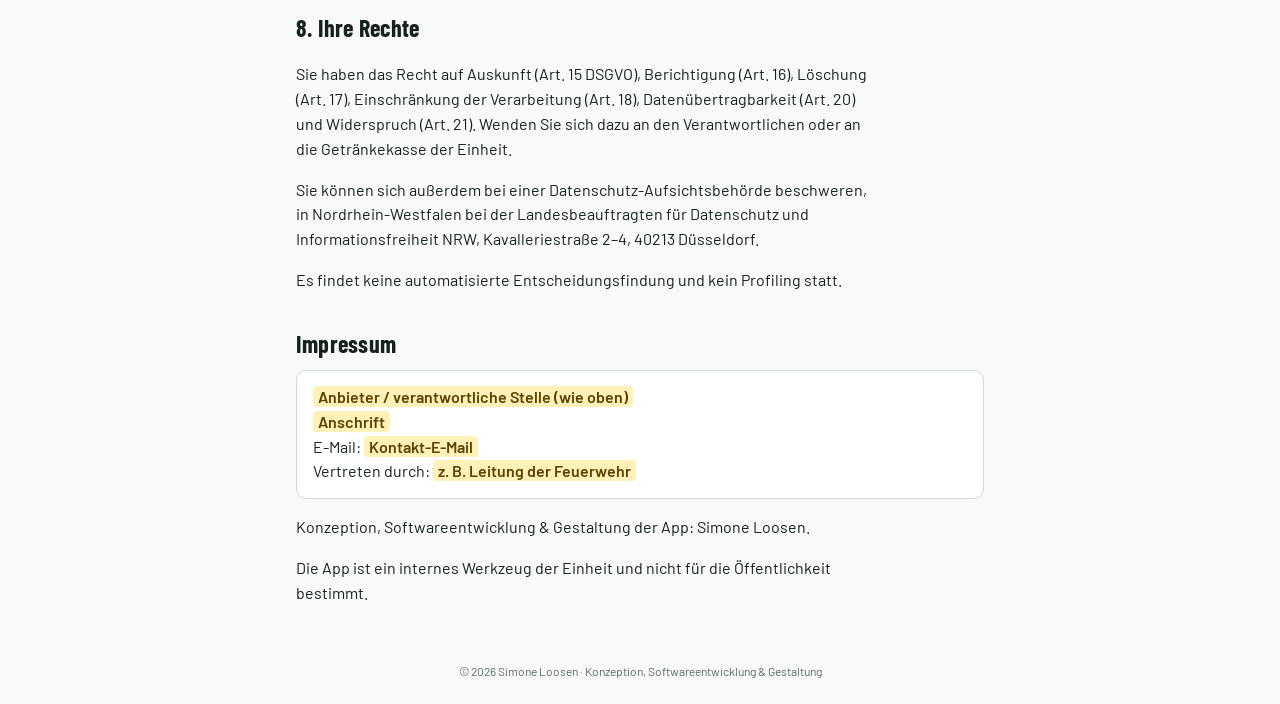
==== commit 9840af7b: "Urheberangabe im Impressum angeglichen Co-Authored-By: Claude Opus 5.5 <noreply@anthropic.com> Claud" ====
--- a/datenschutz.html
+++ b/datenschutz.html
@@ -134,7 +134,7 @@
     E-Mail: <span class="ph">Kontakt-E-Mail</span><br>
     Vertreten durch: <span class="ph">z. B. Leitung der Feuerwehr</span>
   </div>
-  <p>Konzeption und Inhalt der App: Simone Loosen, Sondereinheit CBRN, Freiwillige Feuerwehr Kleve.</p>
+  <p>Konzeption, Softwareentwicklung &amp; Gestaltung der App: Simone Loosen.</p>
   <p>Die App ist ein internes Werkzeug der Einheit und nicht für die Öffentlichkeit bestimmt.</p>
 </main>
 <footer><div class="wrap">© 2026 Simone Loosen · Konzeption, Softwareentwicklung &amp; Gestaltung</div></footer>
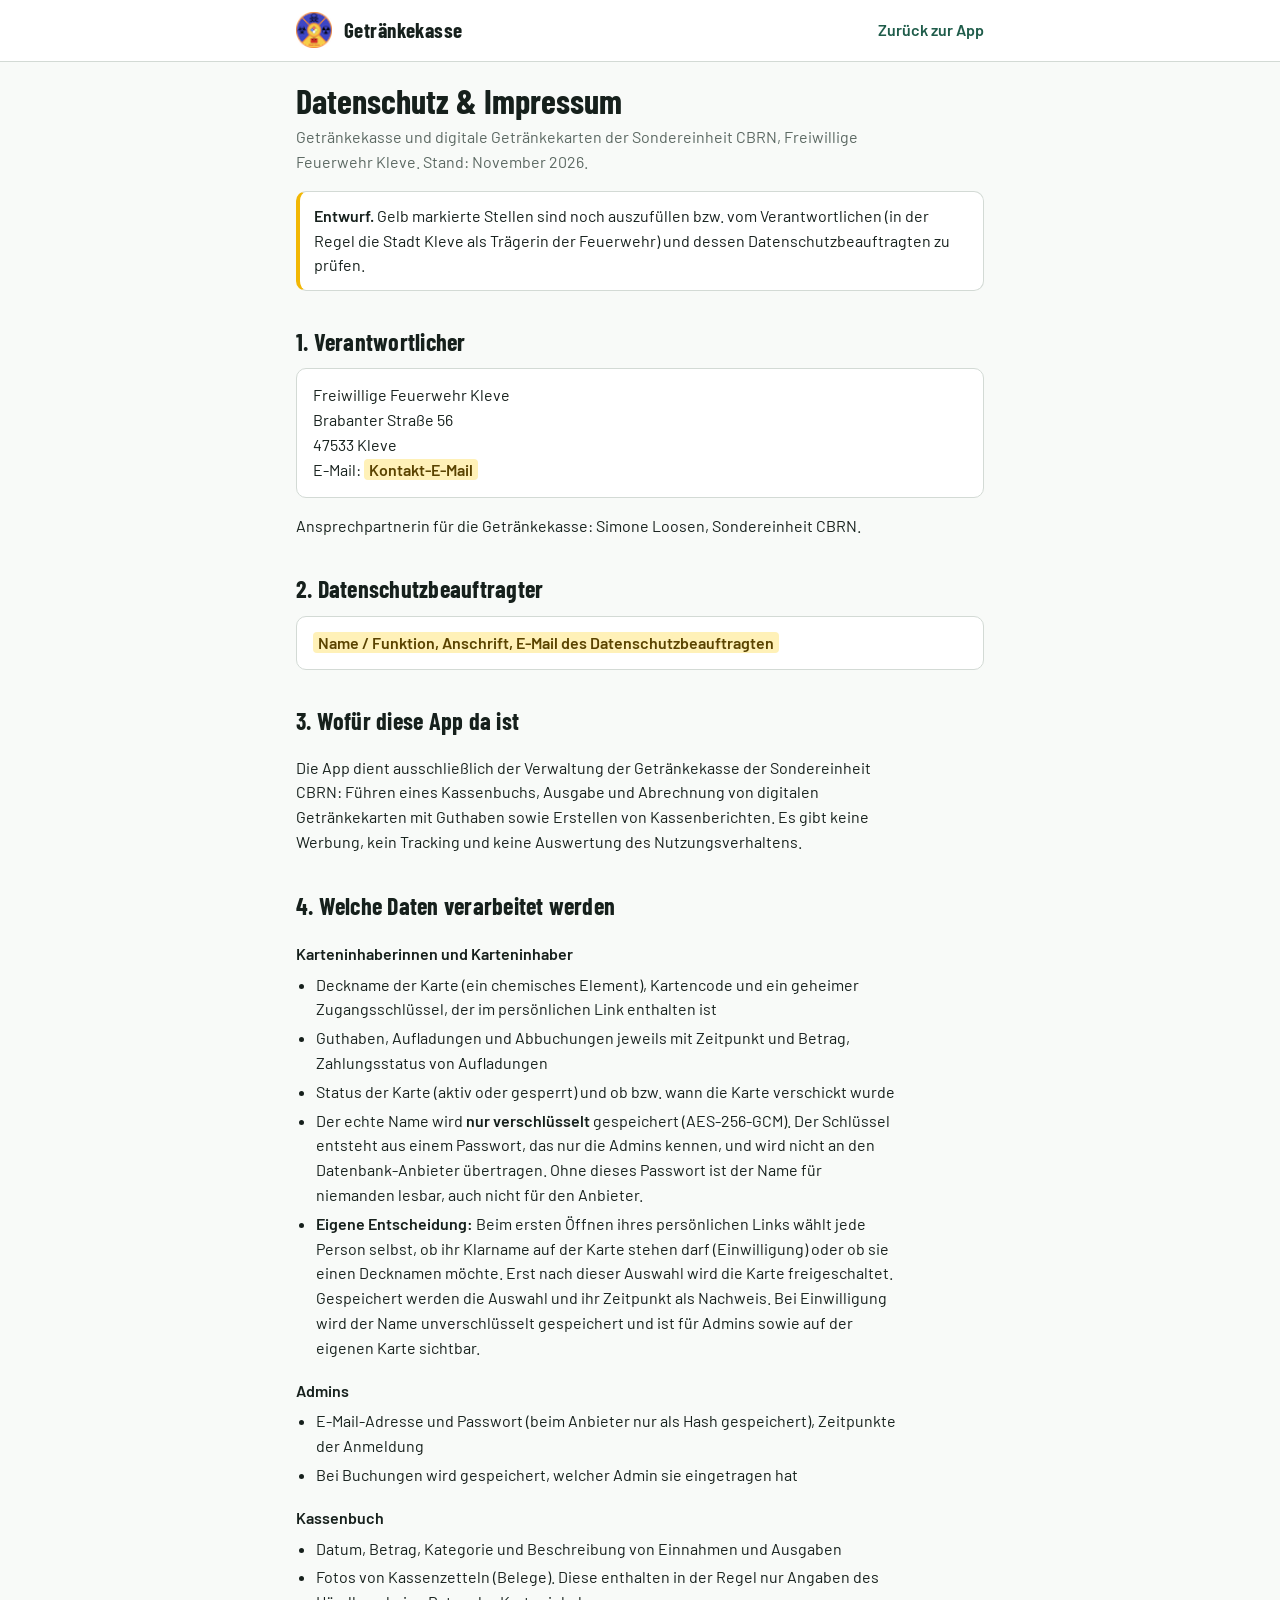
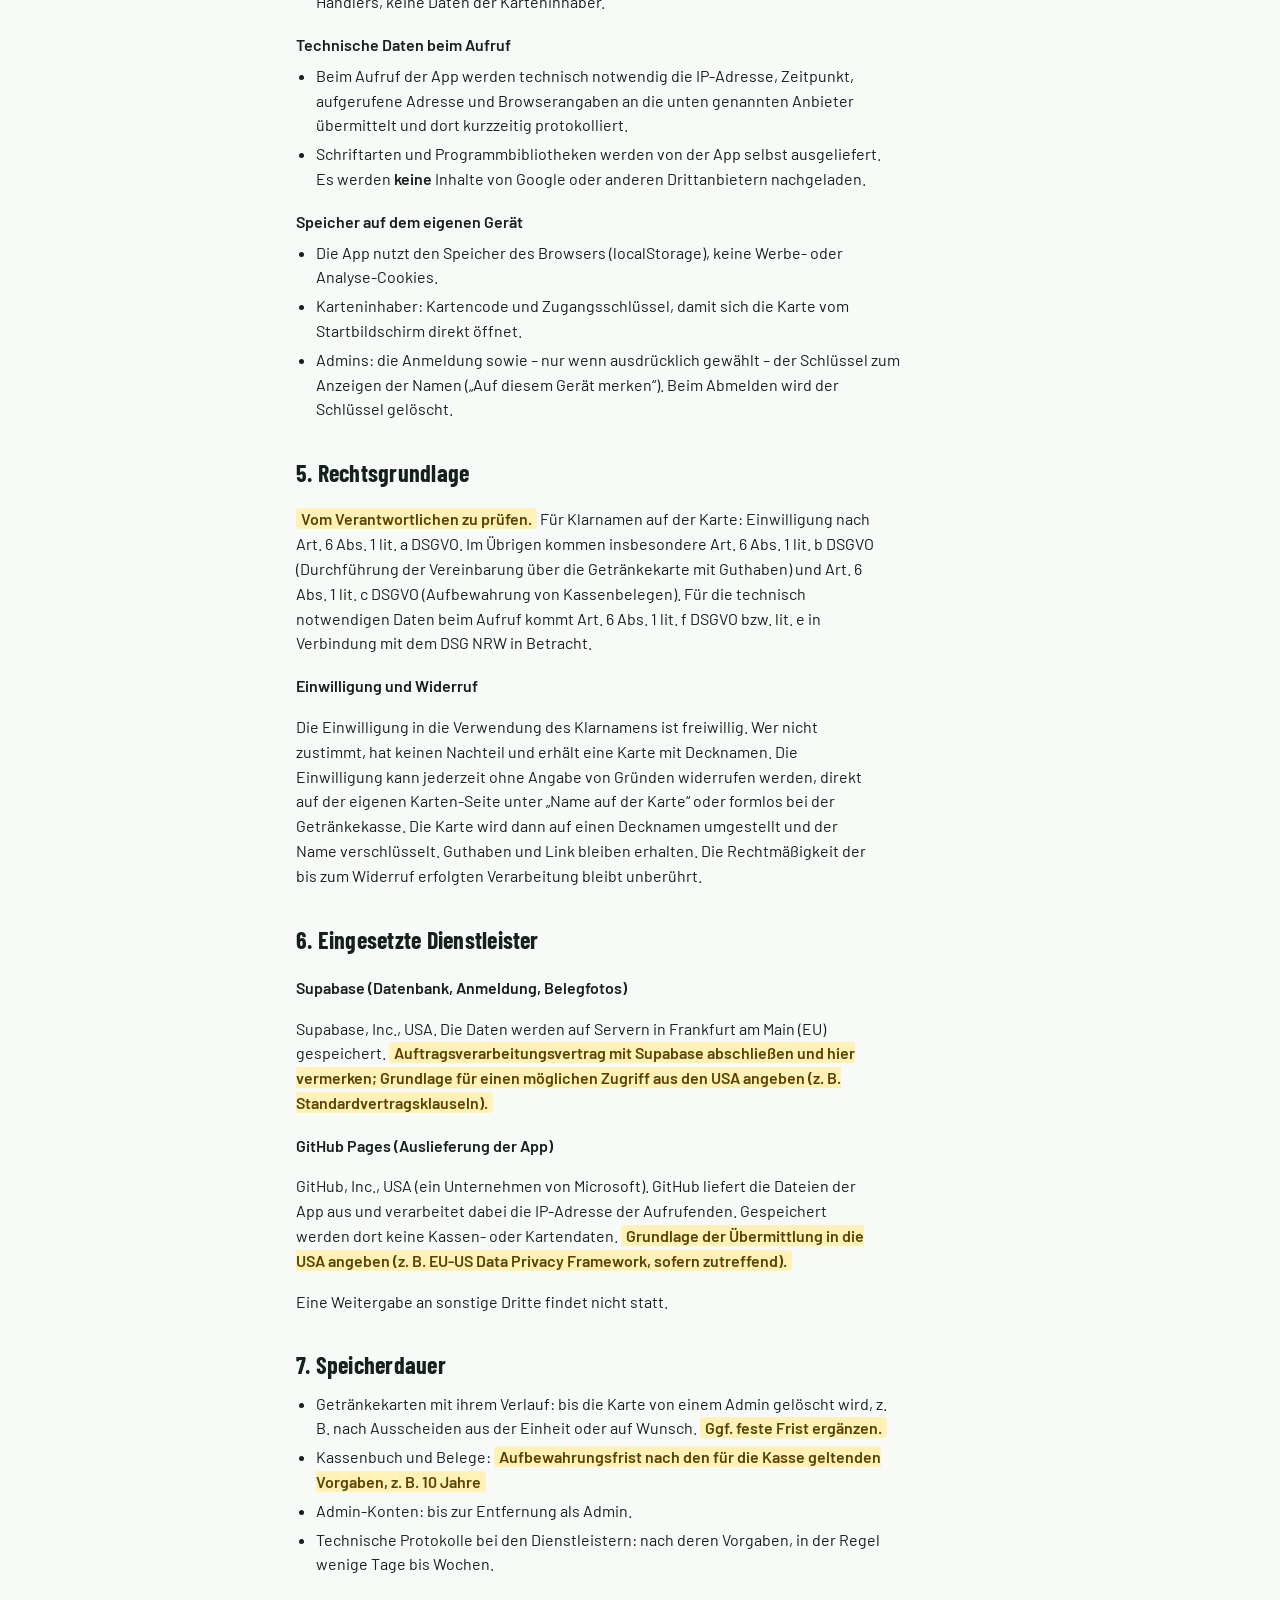
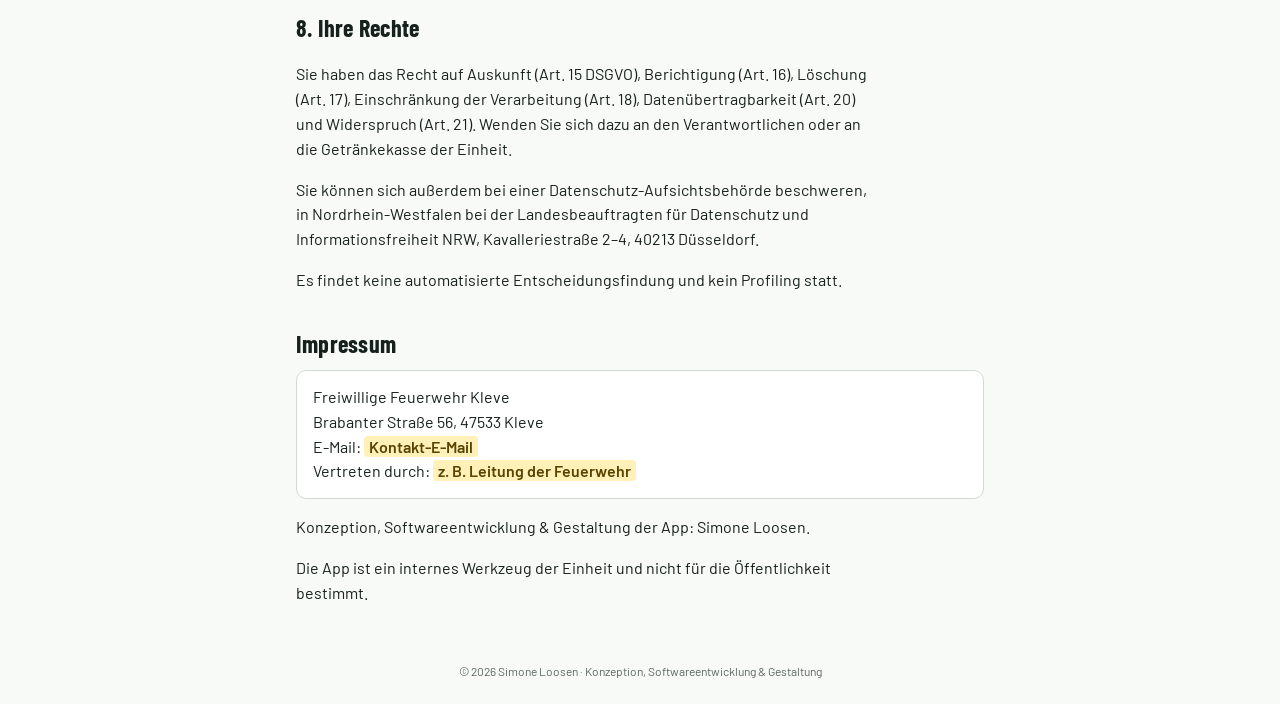
==== commit 726ab1da: "Datenschutz: verantwortliche Stelle eingetragen Co-Authored-By: Claude Opus 5.5 <noreply@anthropic.c" ====
--- a/datenschutz.html
+++ b/datenschutz.html
@@ -57,9 +57,9 @@
 
   <h2>1. Verantwortlicher</h2>
   <div class="box">
-    <span class="ph">Name der verantwortlichen Stelle, z. B. Stadt Kleve – Freiwillige Feuerwehr</span><br>
-    <span class="ph">Straße, Hausnummer</span><br>
-    <span class="ph">PLZ Ort</span><br>
+    Freiwillige Feuerwehr Kleve<br>
+    Brabanter Straße 56<br>
+    47533 Kleve<br>
     E-Mail: <span class="ph">Kontakt-E-Mail</span>
   </div>
   <p>Ansprechpartnerin für die Getränkekasse: Simone Loosen, Sondereinheit CBRN.</p>
@@ -129,8 +129,8 @@
 
   <h2 id="impressum">Impressum</h2>
   <div class="box">
-    <span class="ph">Anbieter / verantwortliche Stelle (wie oben)</span><br>
-    <span class="ph">Anschrift</span><br>
+    Freiwillige Feuerwehr Kleve<br>
+    Brabanter Straße 56, 47533 Kleve<br>
     E-Mail: <span class="ph">Kontakt-E-Mail</span><br>
     Vertreten durch: <span class="ph">z. B. Leitung der Feuerwehr</span>
   </div>
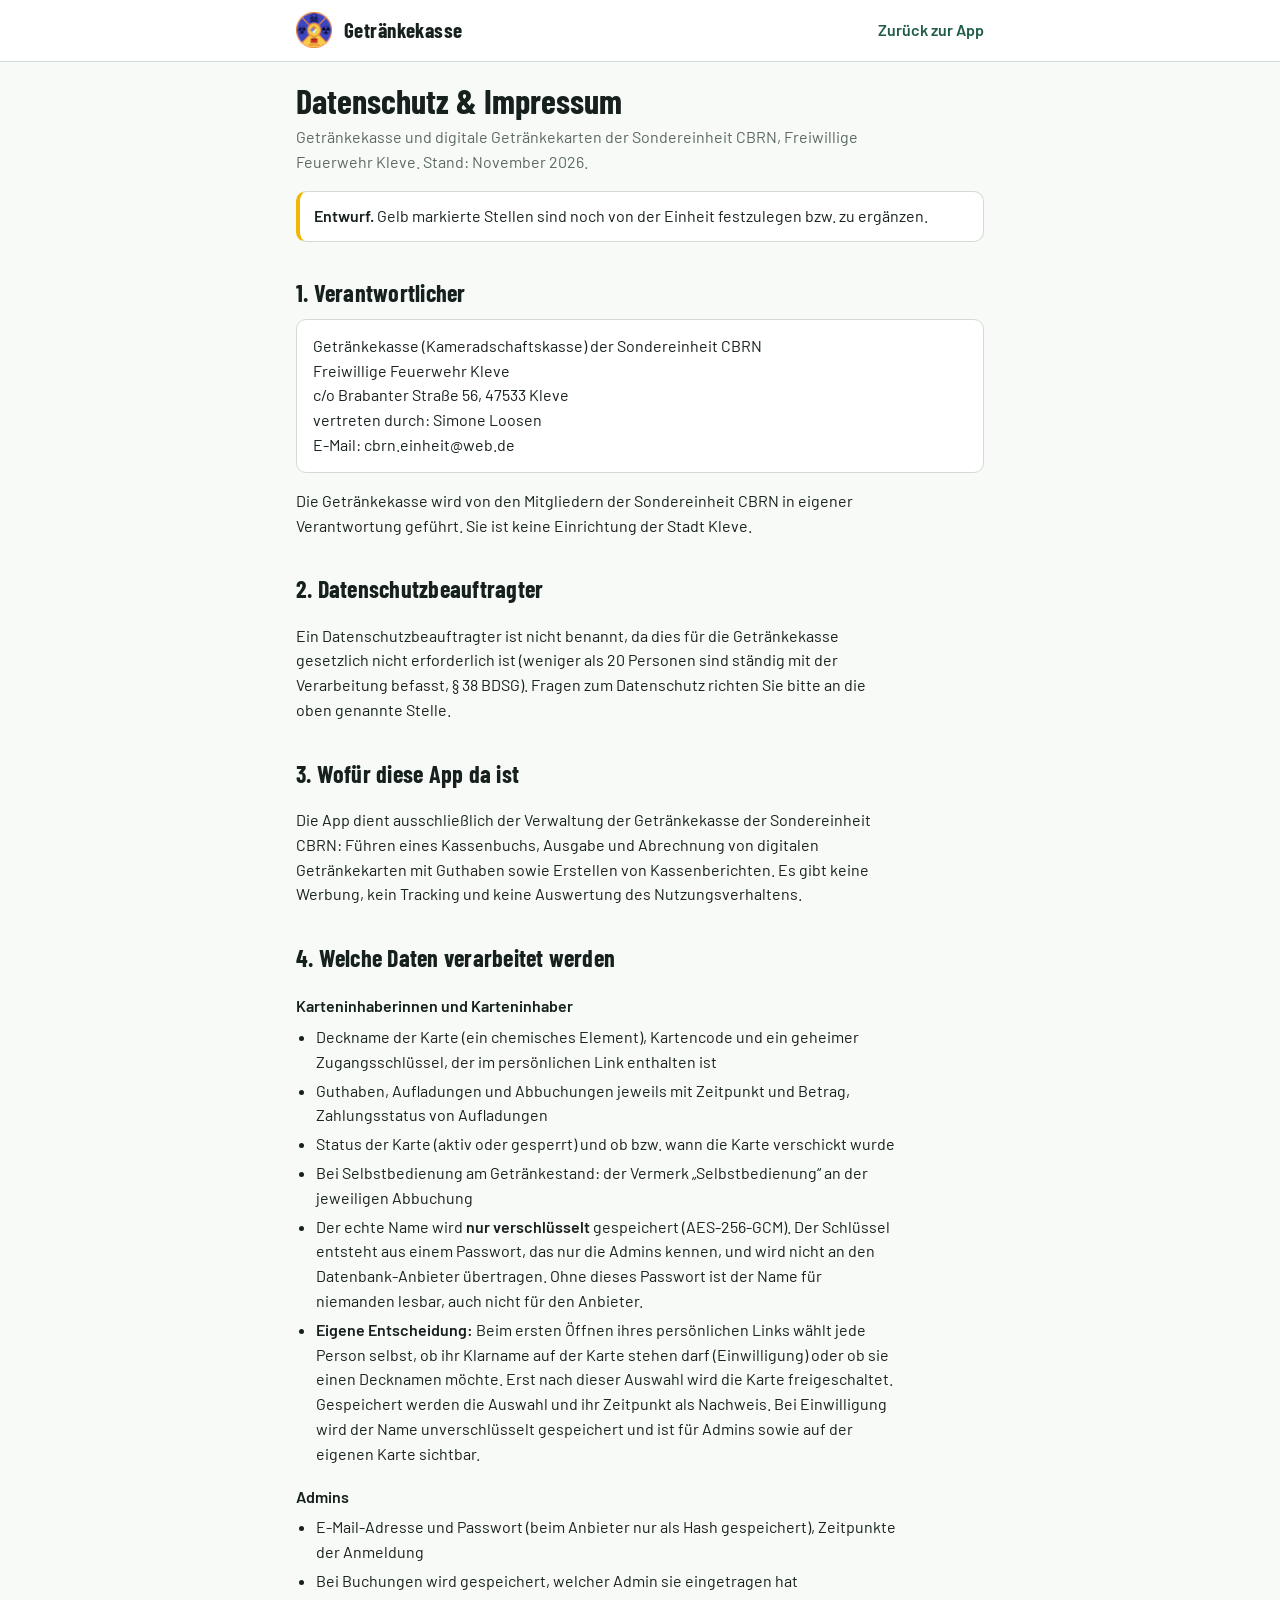
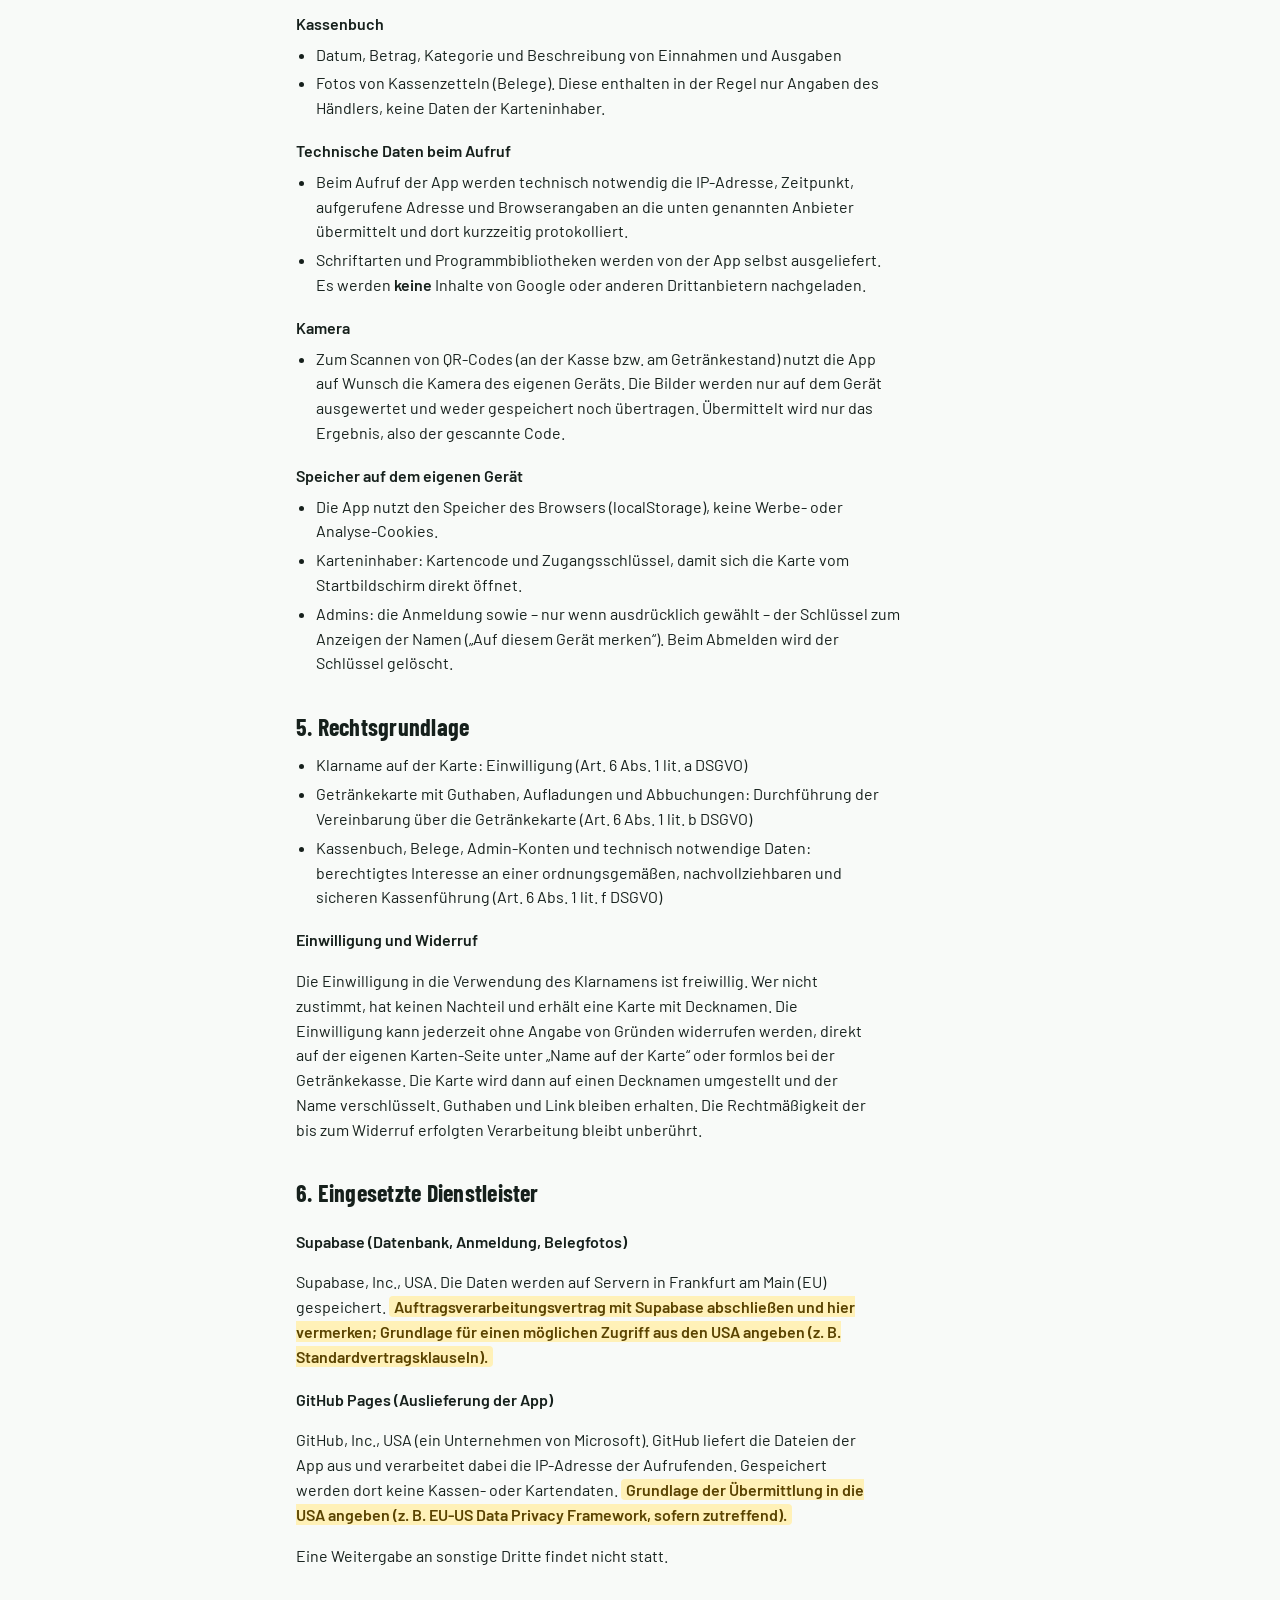
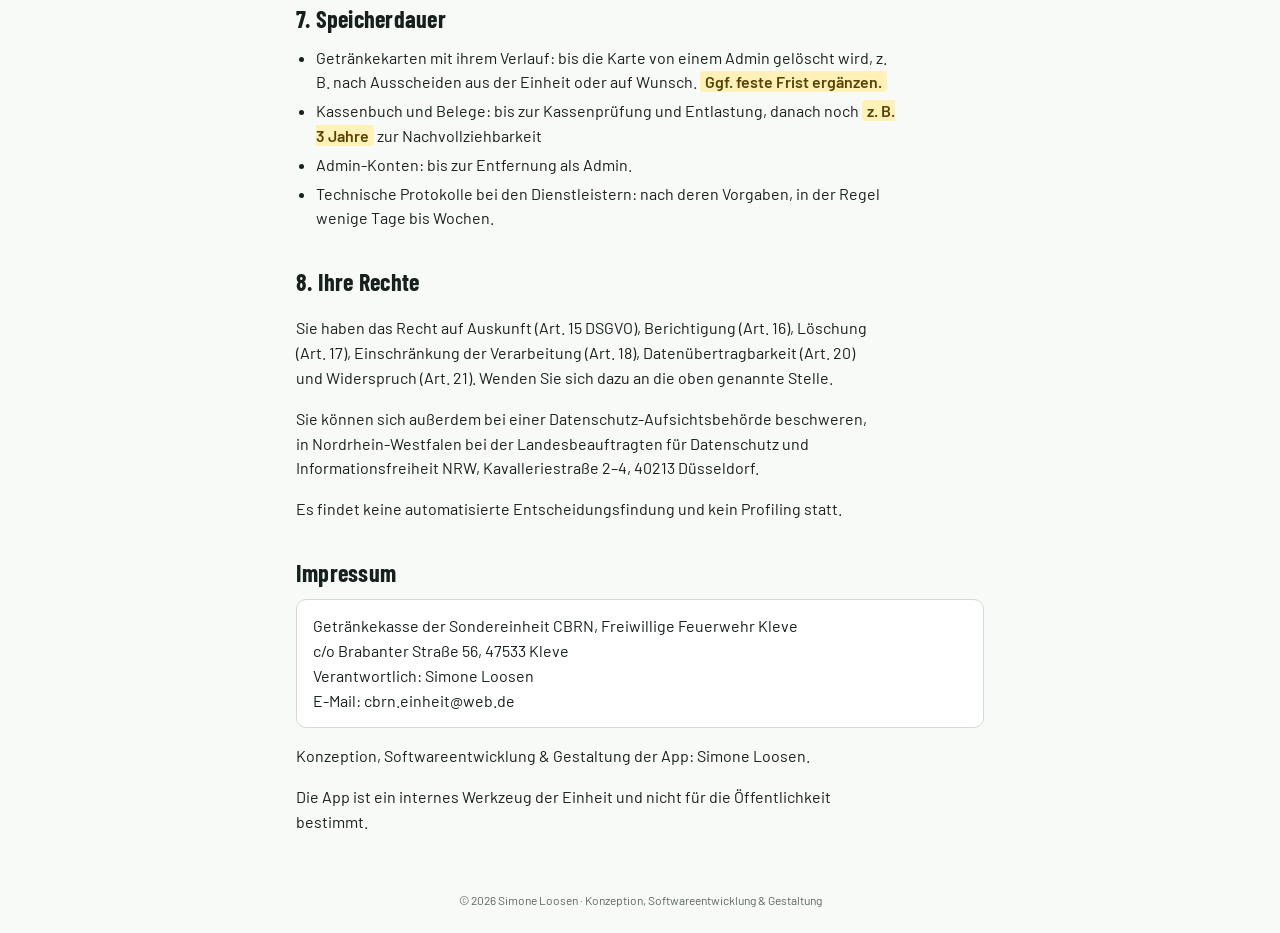
==== commit 649ceb76: "Datenschutz: Kameradschaftskasse der Sondereinheit als Verantwortliche, kein DSB, Selbstbedienung un" ====
--- a/datenschutz.html
+++ b/datenschutz.html
@@ -53,19 +53,20 @@
   <h1>Datenschutz &amp; Impressum</h1>
   <p class="lead">Getränkekasse und digitale Getränkekarten der Sondereinheit CBRN, Freiwillige Feuerwehr Kleve. Stand: November 2026.</p>
 
-  <div class="note"><b>Entwurf.</b> Gelb markierte Stellen sind noch auszufüllen bzw. vom Verantwortlichen (in der Regel die Stadt Kleve als Trägerin der Feuerwehr) und dessen Datenschutzbeauftragten zu prüfen.</div>
+  <div class="note"><b>Entwurf.</b> Gelb markierte Stellen sind noch von der Einheit festzulegen bzw. zu ergänzen.</div>
 
   <h2>1. Verantwortlicher</h2>
   <div class="box">
+    Getränkekasse (Kameradschaftskasse) der Sondereinheit CBRN<br>
     Freiwillige Feuerwehr Kleve<br>
-    Brabanter Straße 56<br>
-    47533 Kleve<br>
-    E-Mail: <span class="ph">Kontakt-E-Mail</span>
+    c/o Brabanter Straße 56, 47533 Kleve<br>
+    vertreten durch: Simone Loosen<br>
+    E-Mail: cbrn.einheit@web.de
   </div>
-  <p>Ansprechpartnerin für die Getränkekasse: Simone Loosen, Sondereinheit CBRN.</p>
+  <p>Die Getränkekasse wird von den Mitgliedern der Sondereinheit CBRN in eigener Verantwortung geführt. Sie ist keine Einrichtung der Stadt Kleve.</p>
 
   <h2>2. Datenschutzbeauftragter</h2>
-  <div class="box"><span class="ph">Name / Funktion, Anschrift, E-Mail des Datenschutzbeauftragten</span></div>
+  <p>Ein Datenschutzbeauftragter ist nicht benannt, da dies für die Getränkekasse gesetzlich nicht erforderlich ist (weniger als 20 Personen sind ständig mit der Verarbeitung befasst, § 38 BDSG). Fragen zum Datenschutz richten Sie bitte an die oben genannte Stelle.</p>
 
   <h2>3. Wofür diese App da ist</h2>
   <p>Die App dient ausschließlich der Verwaltung der Getränkekasse der Sondereinheit CBRN: Führen eines Kassenbuchs, Ausgabe und Abrechnung von digitalen Getränkekarten mit Guthaben sowie Erstellen von Kassenberichten. Es gibt keine Werbung, kein Tracking und keine Auswertung des Nutzungsverhaltens.</p>
@@ -76,6 +77,7 @@
     <li>Deckname der Karte (ein chemisches Element), Kartencode und ein geheimer Zugangsschlüssel, der im persönlichen Link enthalten ist</li>
     <li>Guthaben, Aufladungen und Abbuchungen jeweils mit Zeitpunkt und Betrag, Zahlungsstatus von Aufladungen</li>
     <li>Status der Karte (aktiv oder gesperrt) und ob bzw. wann die Karte verschickt wurde</li>
+    <li>Bei Selbstbedienung am Getränkestand: der Vermerk „Selbstbedienung“ an der jeweiligen Abbuchung</li>
     <li>Der echte Name wird <b>nur verschlüsselt</b> gespeichert (AES-256-GCM). Der Schlüssel entsteht aus einem Passwort, das nur die Admins kennen, und wird nicht an den Datenbank-Anbieter übertragen. Ohne dieses Passwort ist der Name für niemanden lesbar, auch nicht für den Anbieter.</li>
     <li><b>Eigene Entscheidung:</b> Beim ersten Öffnen ihres persönlichen Links wählt jede Person selbst, ob ihr Klarname auf der Karte stehen darf (Einwilligung) oder ob sie einen Decknamen möchte. Erst nach dieser Auswahl wird die Karte freigeschaltet. Gespeichert werden die Auswahl und ihr Zeitpunkt als Nachweis. Bei Einwilligung wird der Name unverschlüsselt gespeichert und ist für Admins sowie auf der eigenen Karte sichtbar.</li>
   </ul>
@@ -94,6 +96,10 @@
     <li>Beim Aufruf der App werden technisch notwendig die IP-Adresse, Zeitpunkt, aufgerufene Adresse und Browserangaben an die unten genannten Anbieter übermittelt und dort kurzzeitig protokolliert.</li>
     <li>Schriftarten und Programmbibliotheken werden von der App selbst ausgeliefert. Es werden <b>keine</b> Inhalte von Google oder anderen Drittanbietern nachgeladen.</li>
   </ul>
+  <h3>Kamera</h3>
+  <ul>
+    <li>Zum Scannen von QR-Codes (an der Kasse bzw. am Getränkestand) nutzt die App auf Wunsch die Kamera des eigenen Geräts. Die Bilder werden nur auf dem Gerät ausgewertet und weder gespeichert noch übertragen. Übermittelt wird nur das Ergebnis, also der gescannte Code.</li>
+  </ul>
   <h3>Speicher auf dem eigenen Gerät</h3>
   <ul>
     <li>Die App nutzt den Speicher des Browsers (localStorage), keine Werbe- oder Analyse-Cookies.</li>
@@ -102,7 +108,11 @@
   </ul>
 
   <h2>5. Rechtsgrundlage</h2>
-  <p><span class="ph">Vom Verantwortlichen zu prüfen.</span> Für Klarnamen auf der Karte: Einwilligung nach Art. 6 Abs. 1 lit. a DSGVO. Im Übrigen kommen insbesondere Art. 6 Abs. 1 lit. b DSGVO (Durchführung der Vereinbarung über die Getränkekarte mit Guthaben) und Art. 6 Abs. 1 lit. c DSGVO (Aufbewahrung von Kassenbelegen). Für die technisch notwendigen Daten beim Aufruf kommt Art. 6 Abs. 1 lit. f DSGVO bzw. lit. e in Verbindung mit dem DSG NRW in Betracht.</p>
+  <ul>
+    <li>Klarname auf der Karte: Einwilligung (Art. 6 Abs. 1 lit. a DSGVO)</li>
+    <li>Getränkekarte mit Guthaben, Aufladungen und Abbuchungen: Durchführung der Vereinbarung über die Getränkekarte (Art. 6 Abs. 1 lit. b DSGVO)</li>
+    <li>Kassenbuch, Belege, Admin-Konten und technisch notwendige Daten: berechtigtes Interesse an einer ordnungsgemäßen, nachvollziehbaren und sicheren Kassenführung (Art. 6 Abs. 1 lit. f DSGVO)</li>
+  </ul>
 
   <h3>Einwilligung und Widerruf</h3>
   <p>Die Einwilligung in die Verwendung des Klarnamens ist freiwillig. Wer nicht zustimmt, hat keinen Nachteil und erhält eine Karte mit Decknamen. Die Einwilligung kann jederzeit ohne Angabe von Gründen widerrufen werden, direkt auf der eigenen Karten-Seite unter „Name auf der Karte“ oder formlos bei der Getränkekasse. Die Karte wird dann auf einen Decknamen umgestellt und der Name verschlüsselt. Guthaben und Link bleiben erhalten. Die Rechtmäßigkeit der bis zum Widerruf erfolgten Verarbeitung bleibt unberührt.</p>
@@ -117,22 +127,22 @@
   <h2>7. Speicherdauer</h2>
   <ul>
     <li>Getränkekarten mit ihrem Verlauf: bis die Karte von einem Admin gelöscht wird, z. B. nach Ausscheiden aus der Einheit oder auf Wunsch. <span class="ph">Ggf. feste Frist ergänzen.</span></li>
-    <li>Kassenbuch und Belege: <span class="ph">Aufbewahrungsfrist nach den für die Kasse geltenden Vorgaben, z. B. 10 Jahre</span></li>
+    <li>Kassenbuch und Belege: bis zur Kassenprüfung und Entlastung, danach noch <span class="ph">z. B. 3 Jahre</span> zur Nachvollziehbarkeit</li>
     <li>Admin-Konten: bis zur Entfernung als Admin.</li>
     <li>Technische Protokolle bei den Dienstleistern: nach deren Vorgaben, in der Regel wenige Tage bis Wochen.</li>
   </ul>
 
   <h2>8. Ihre Rechte</h2>
-  <p>Sie haben das Recht auf Auskunft (Art. 15 DSGVO), Berichtigung (Art. 16), Löschung (Art. 17), Einschränkung der Verarbeitung (Art. 18), Datenübertragbarkeit (Art. 20) und Widerspruch (Art. 21). Wenden Sie sich dazu an den Verantwortlichen oder an die Getränkekasse der Einheit.</p>
+  <p>Sie haben das Recht auf Auskunft (Art. 15 DSGVO), Berichtigung (Art. 16), Löschung (Art. 17), Einschränkung der Verarbeitung (Art. 18), Datenübertragbarkeit (Art. 20) und Widerspruch (Art. 21). Wenden Sie sich dazu an die oben genannte Stelle.</p>
   <p>Sie können sich außerdem bei einer Datenschutz-Aufsichtsbehörde beschweren, in Nordrhein-Westfalen bei der Landesbeauftragten für Datenschutz und Informationsfreiheit NRW, Kavalleriestraße 2–4, 40213 Düsseldorf.</p>
   <p>Es findet keine automatisierte Entscheidungsfindung und kein Profiling statt.</p>
 
   <h2 id="impressum">Impressum</h2>
   <div class="box">
-    Freiwillige Feuerwehr Kleve<br>
-    Brabanter Straße 56, 47533 Kleve<br>
-    E-Mail: <span class="ph">Kontakt-E-Mail</span><br>
-    Vertreten durch: <span class="ph">z. B. Leitung der Feuerwehr</span>
+    Getränkekasse der Sondereinheit CBRN, Freiwillige Feuerwehr Kleve<br>
+    c/o Brabanter Straße 56, 47533 Kleve<br>
+    Verantwortlich: Simone Loosen<br>
+    E-Mail: cbrn.einheit@web.de
   </div>
   <p>Konzeption, Softwareentwicklung &amp; Gestaltung der App: Simone Loosen.</p>
   <p>Die App ist ein internes Werkzeug der Einheit und nicht für die Öffentlichkeit bestimmt.</p>
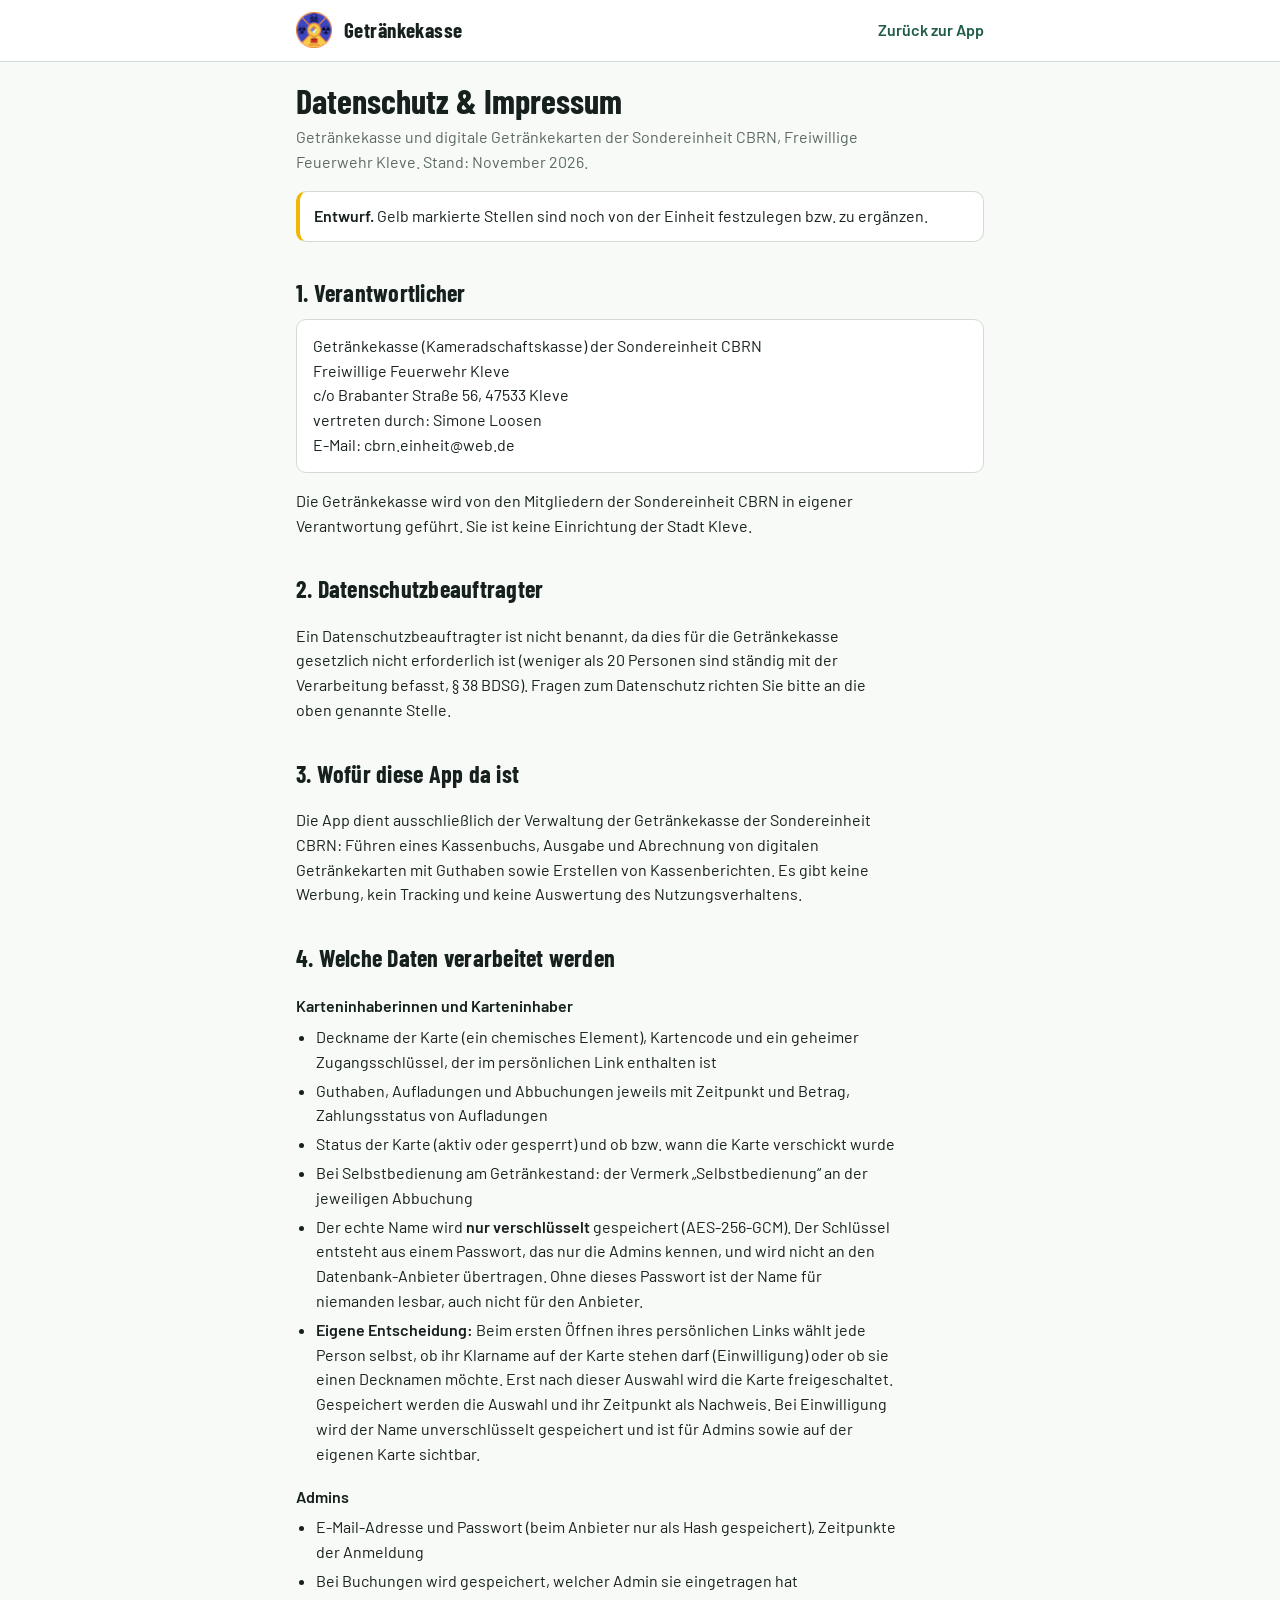
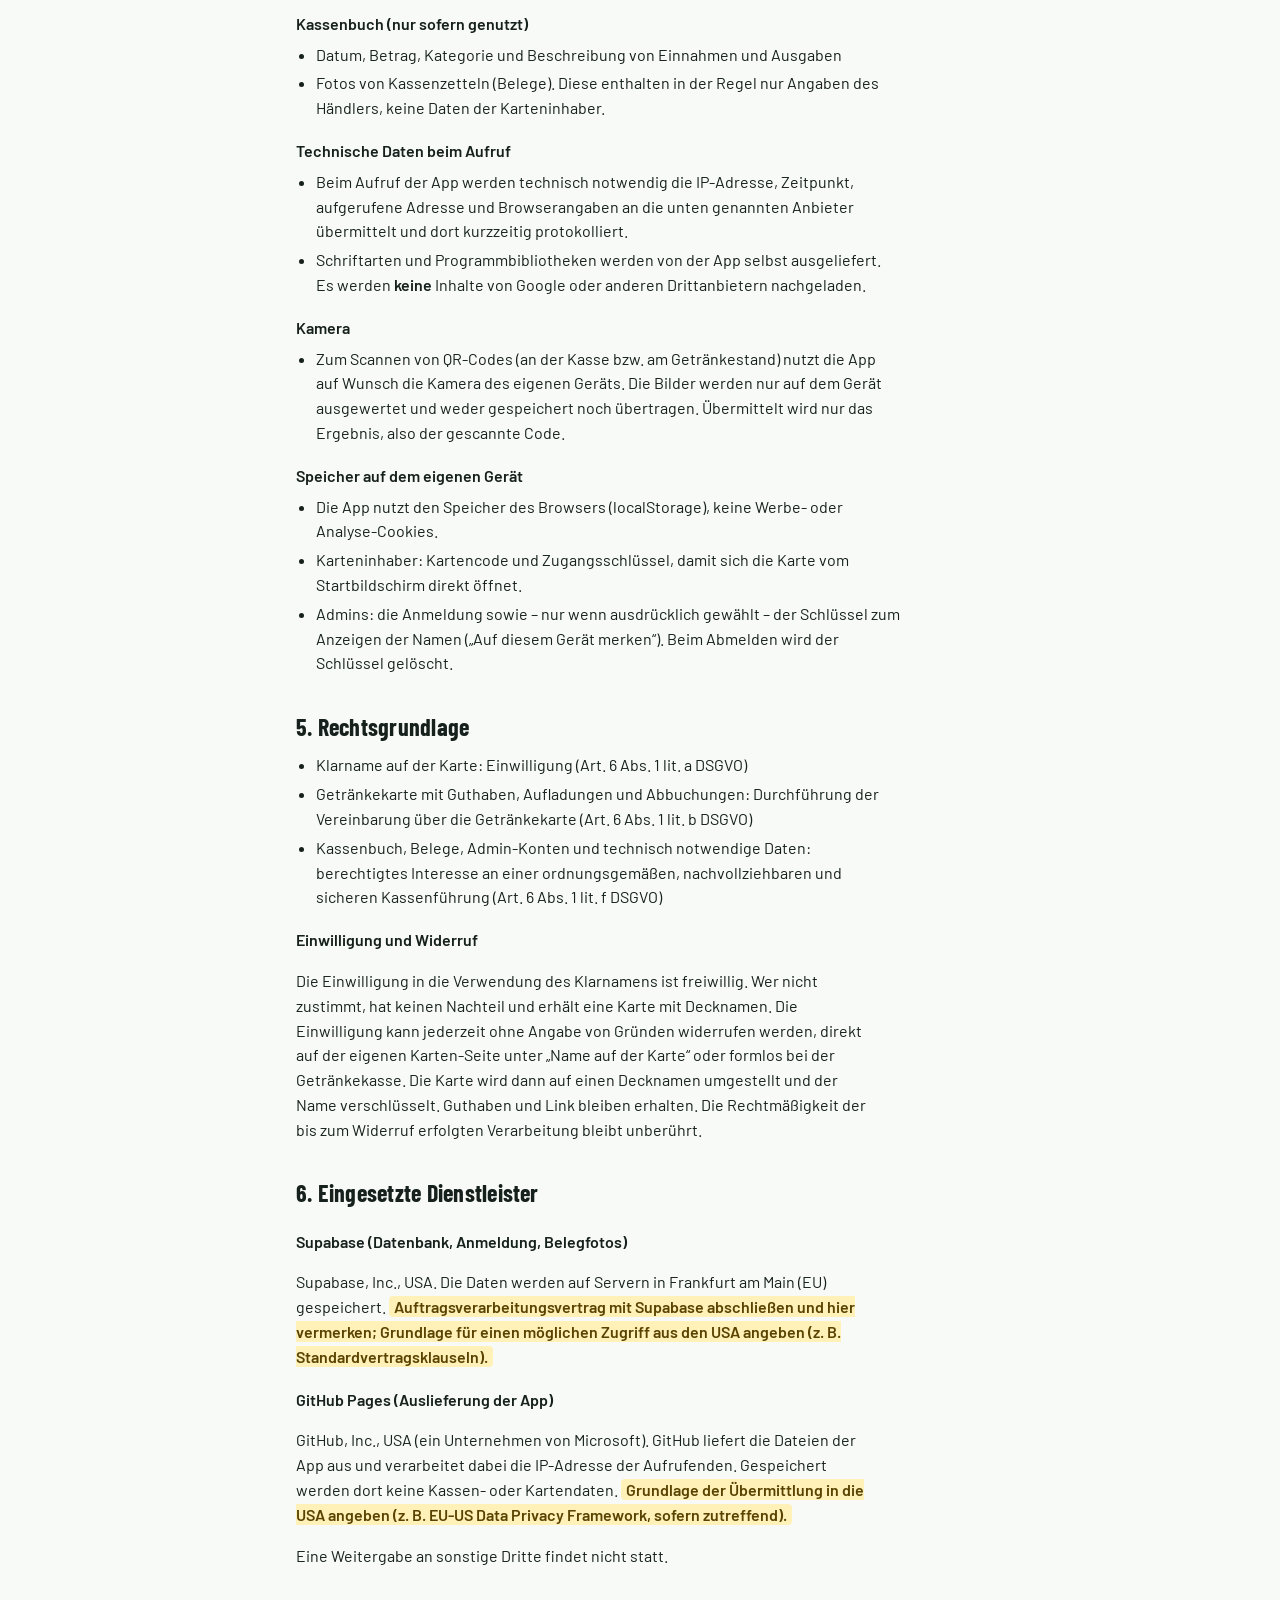
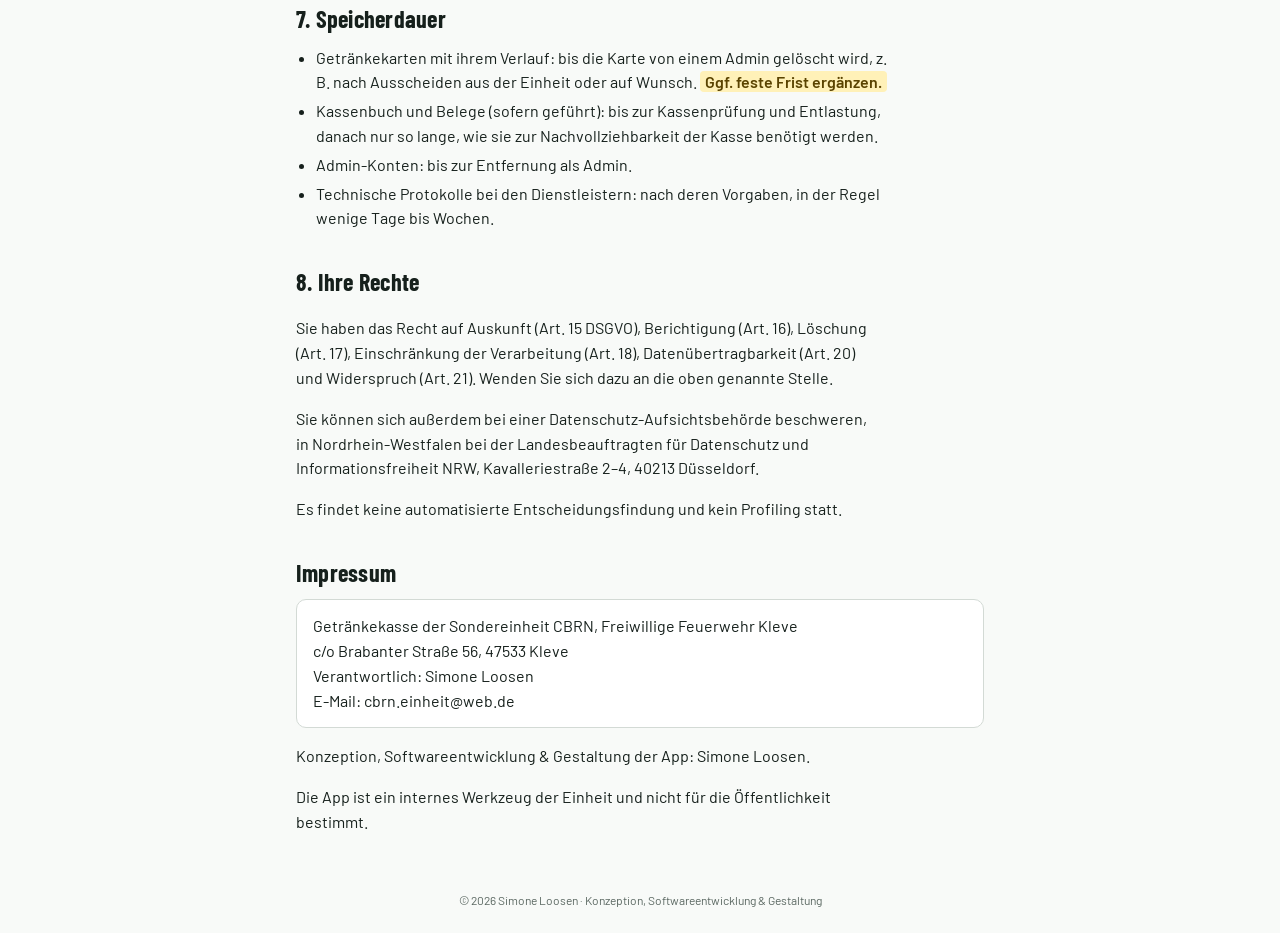
==== commit e2a59ff5: "Reiter Kasse ausblendbar, Kassenbuch im Datenschutz als optional gekennzeichnet Co-Authored-By: Clau" ====
--- a/datenschutz.html
+++ b/datenschutz.html
@@ -86,7 +86,7 @@
     <li>E-Mail-Adresse und Passwort (beim Anbieter nur als Hash gespeichert), Zeitpunkte der Anmeldung</li>
     <li>Bei Buchungen wird gespeichert, welcher Admin sie eingetragen hat</li>
   </ul>
-  <h3>Kassenbuch</h3>
+  <h3>Kassenbuch (nur sofern genutzt)</h3>
   <ul>
     <li>Datum, Betrag, Kategorie und Beschreibung von Einnahmen und Ausgaben</li>
     <li>Fotos von Kassenzetteln (Belege). Diese enthalten in der Regel nur Angaben des Händlers, keine Daten der Karteninhaber.</li>
@@ -127,7 +127,7 @@
   <h2>7. Speicherdauer</h2>
   <ul>
     <li>Getränkekarten mit ihrem Verlauf: bis die Karte von einem Admin gelöscht wird, z. B. nach Ausscheiden aus der Einheit oder auf Wunsch. <span class="ph">Ggf. feste Frist ergänzen.</span></li>
-    <li>Kassenbuch und Belege: bis zur Kassenprüfung und Entlastung, danach noch <span class="ph">z. B. 3 Jahre</span> zur Nachvollziehbarkeit</li>
+    <li>Kassenbuch und Belege (sofern geführt): bis zur Kassenprüfung und Entlastung, danach nur so lange, wie sie zur Nachvollziehbarkeit der Kasse benötigt werden.</li>
     <li>Admin-Konten: bis zur Entfernung als Admin.</li>
     <li>Technische Protokolle bei den Dienstleistern: nach deren Vorgaben, in der Regel wenige Tage bis Wochen.</li>
   </ul>
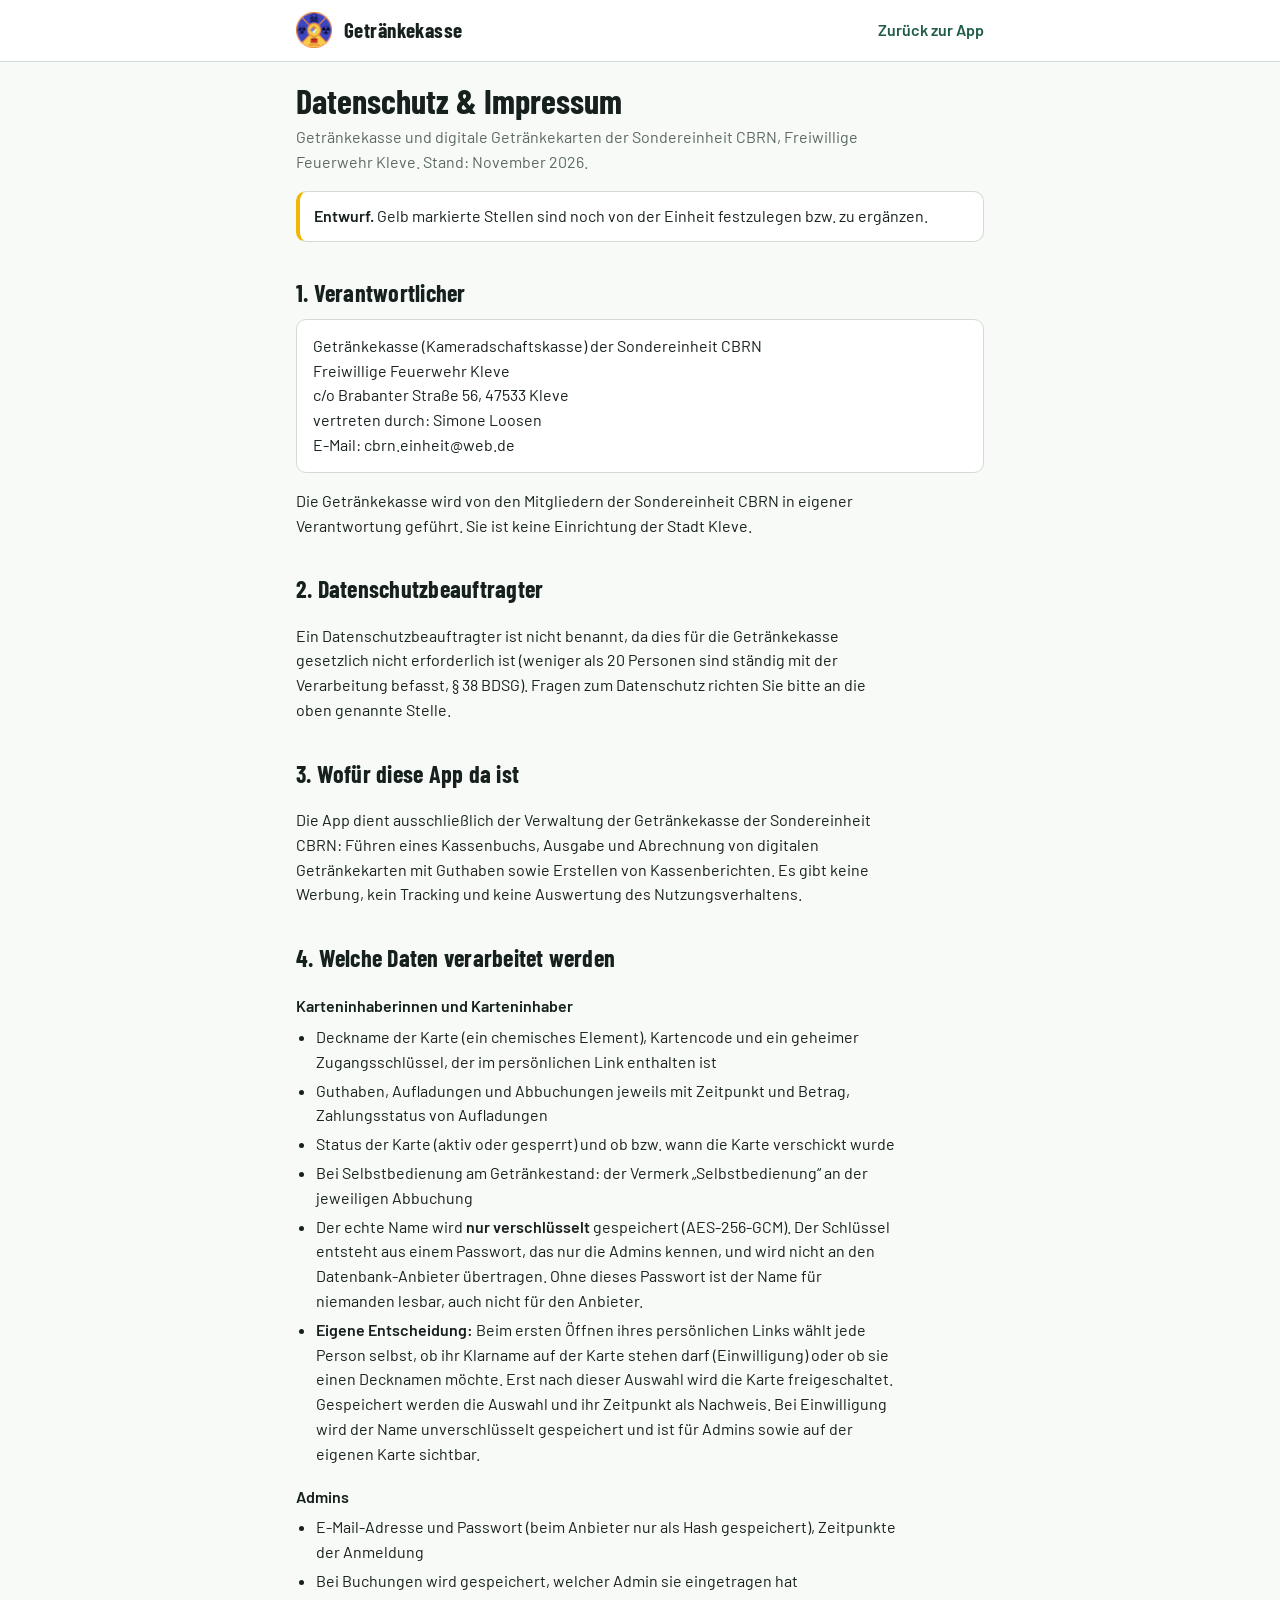
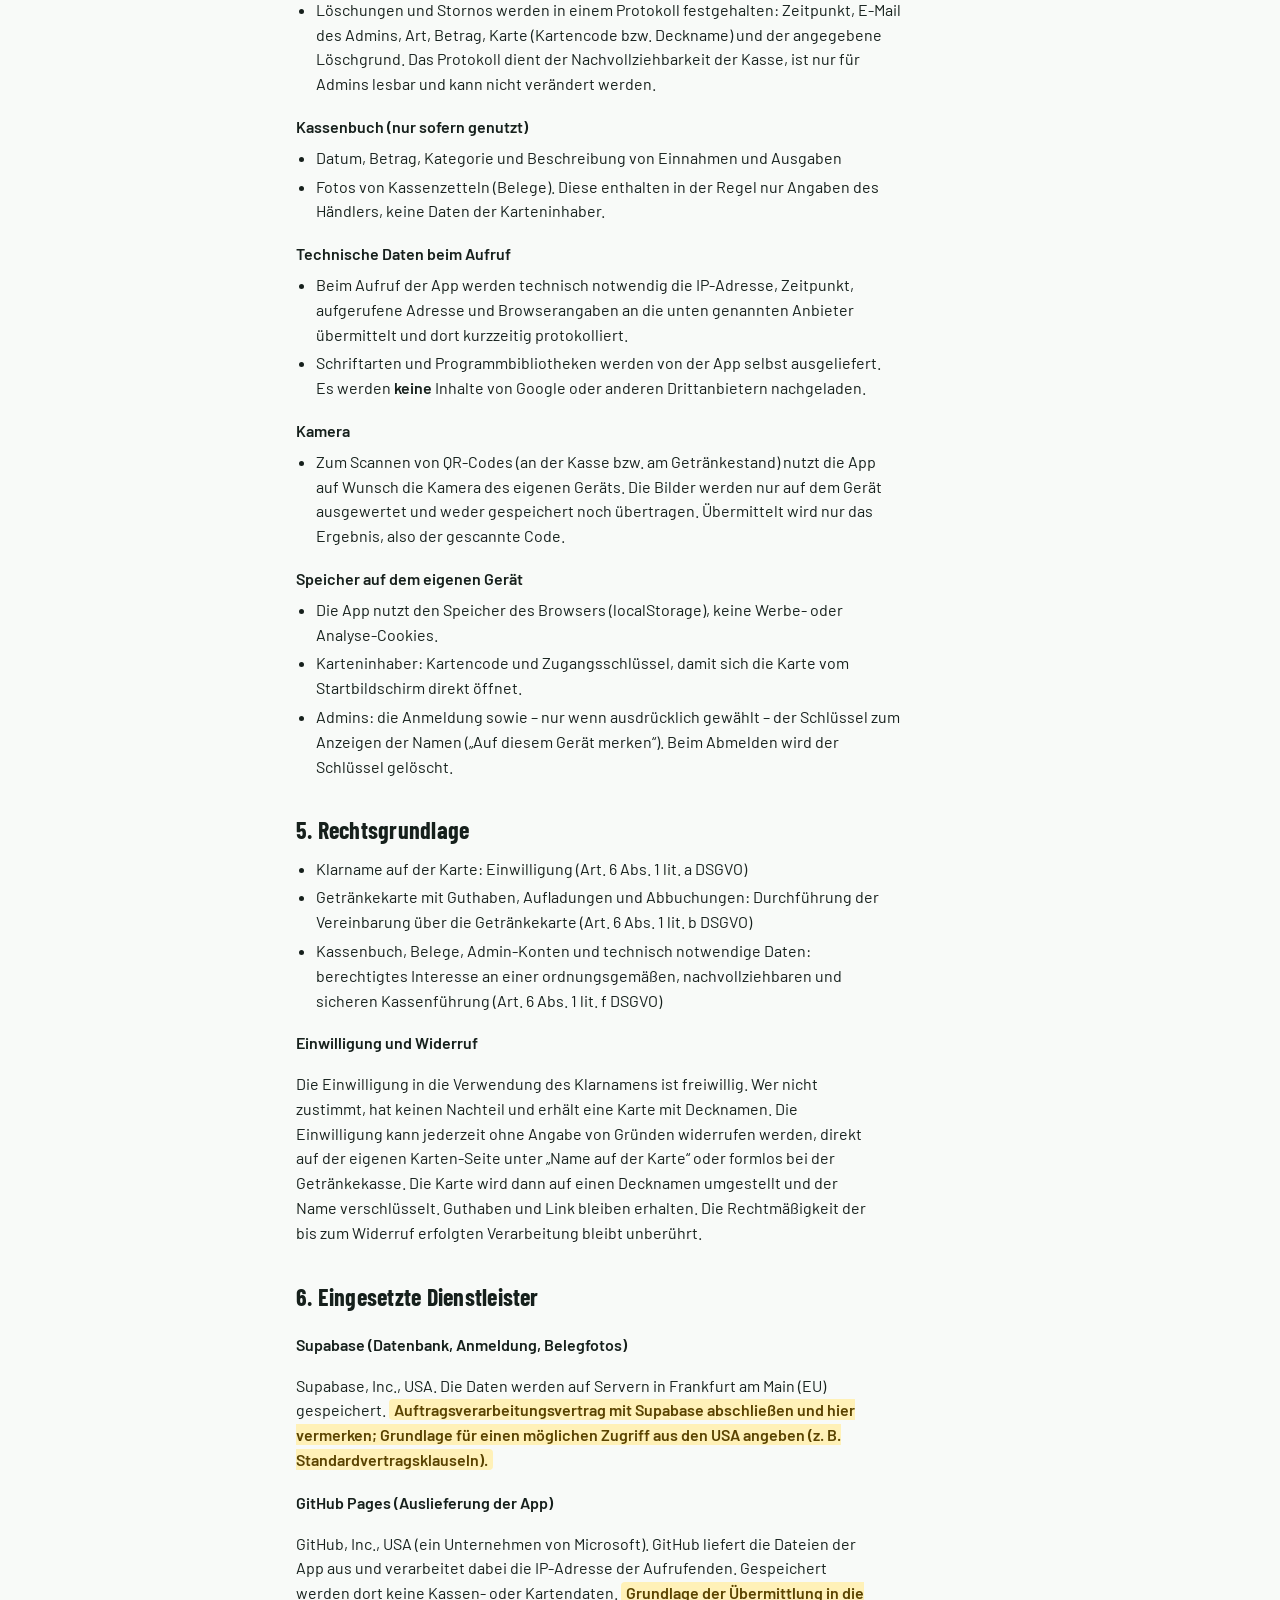
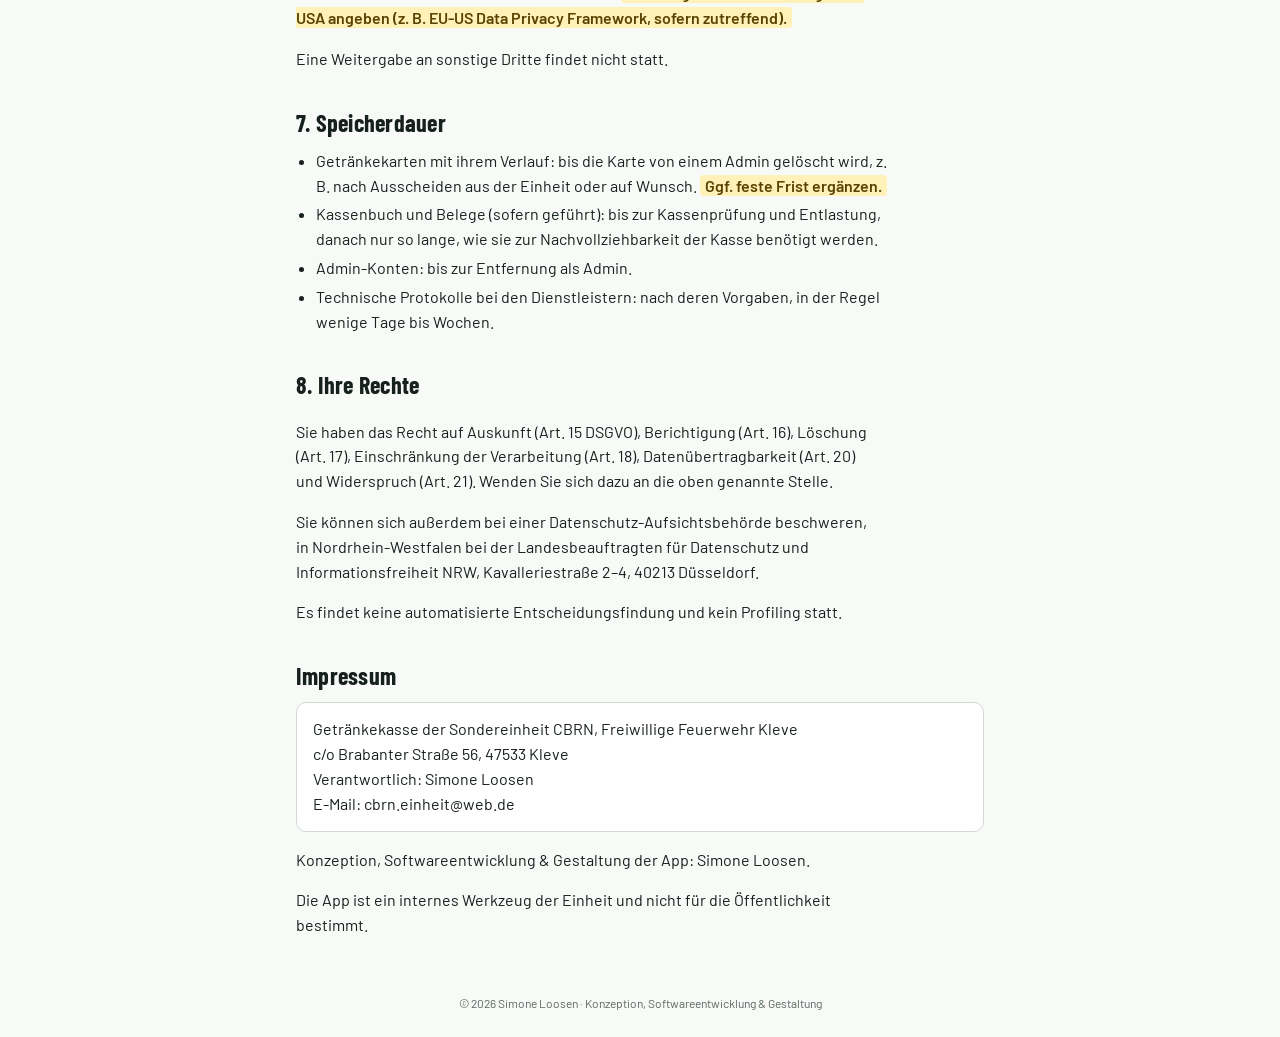
==== commit d99ca574: "Löschprotokoll mit Pflicht-Löschgrund; Löschen nur noch über geprüfte Datenbankfunktion Co-Authored-" ====
--- a/datenschutz.html
+++ b/datenschutz.html
@@ -85,6 +85,7 @@
   <ul>
     <li>E-Mail-Adresse und Passwort (beim Anbieter nur als Hash gespeichert), Zeitpunkte der Anmeldung</li>
     <li>Bei Buchungen wird gespeichert, welcher Admin sie eingetragen hat</li>
+    <li>Löschungen und Stornos werden in einem Protokoll festgehalten: Zeitpunkt, E-Mail des Admins, Art, Betrag, Karte (Kartencode bzw. Deckname) und der angegebene Löschgrund. Das Protokoll dient der Nachvollziehbarkeit der Kasse, ist nur für Admins lesbar und kann nicht verändert werden.</li>
   </ul>
   <h3>Kassenbuch (nur sofern genutzt)</h3>
   <ul>
